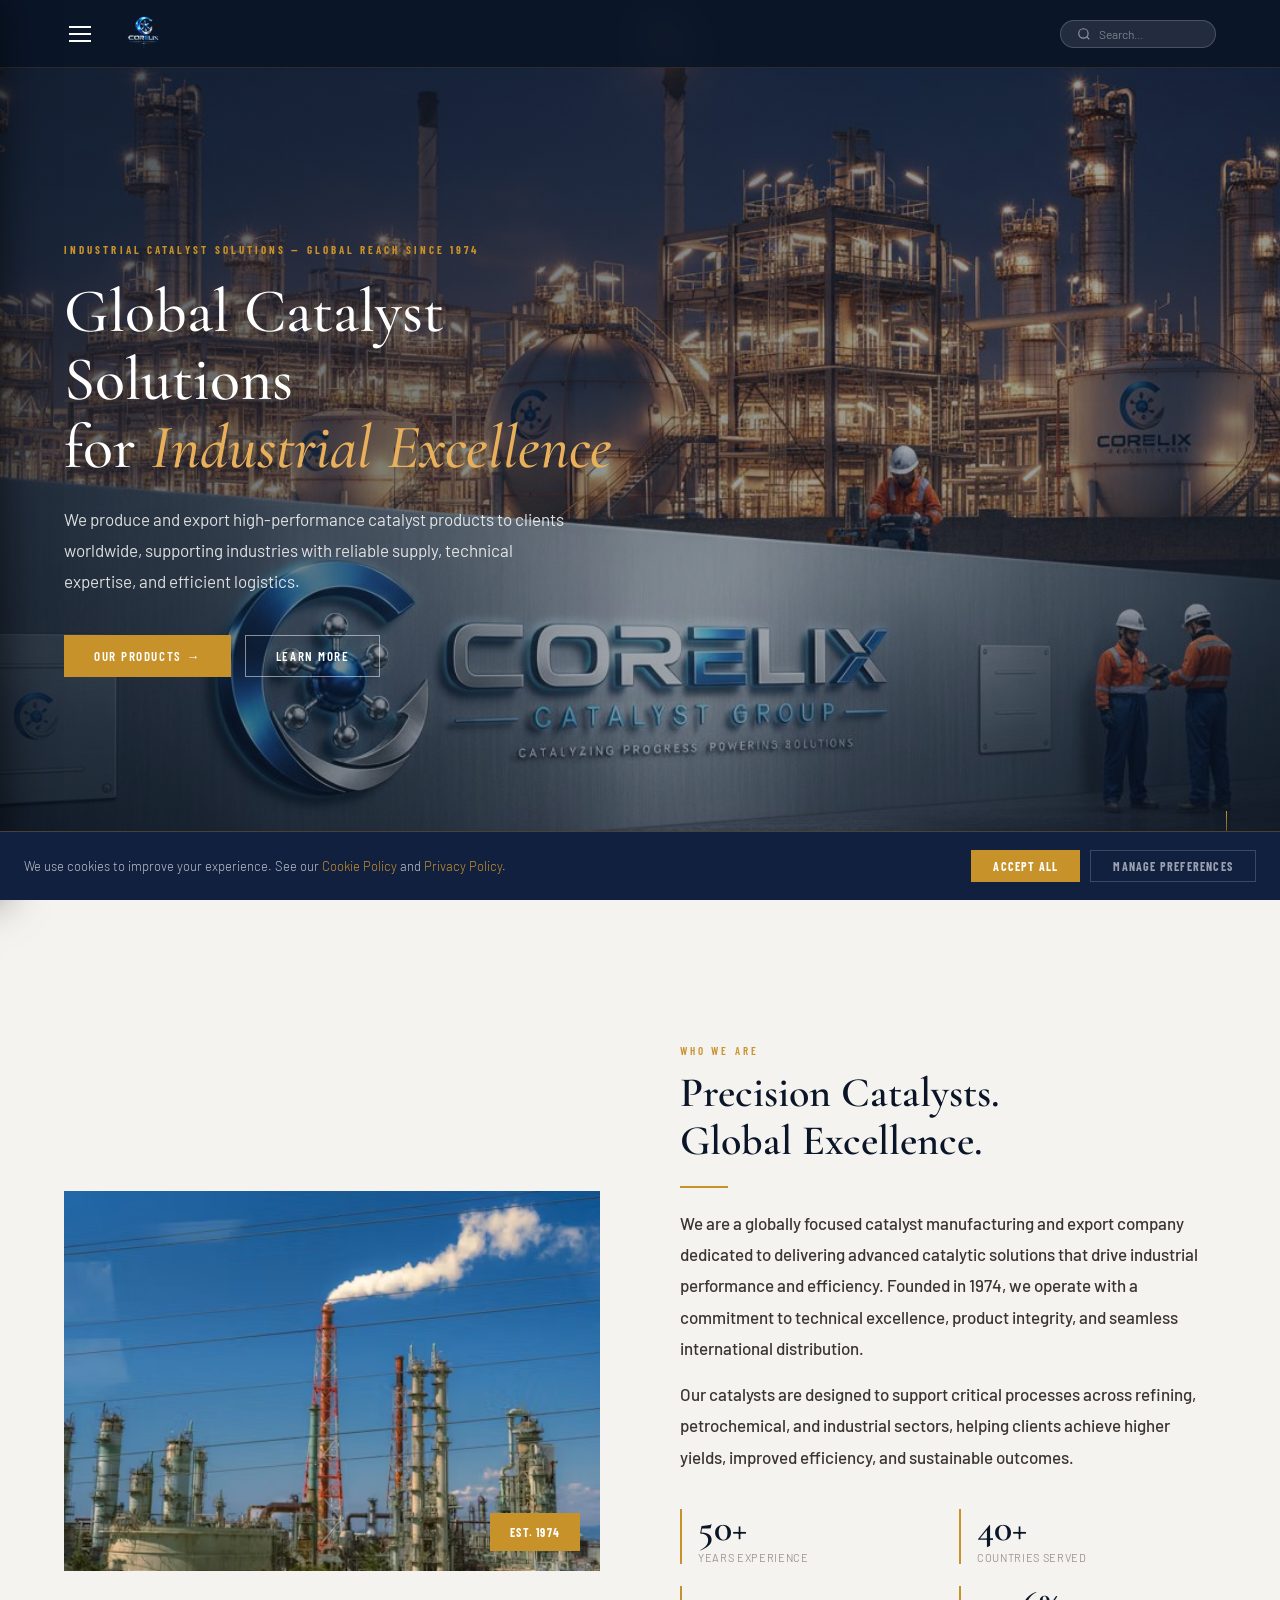
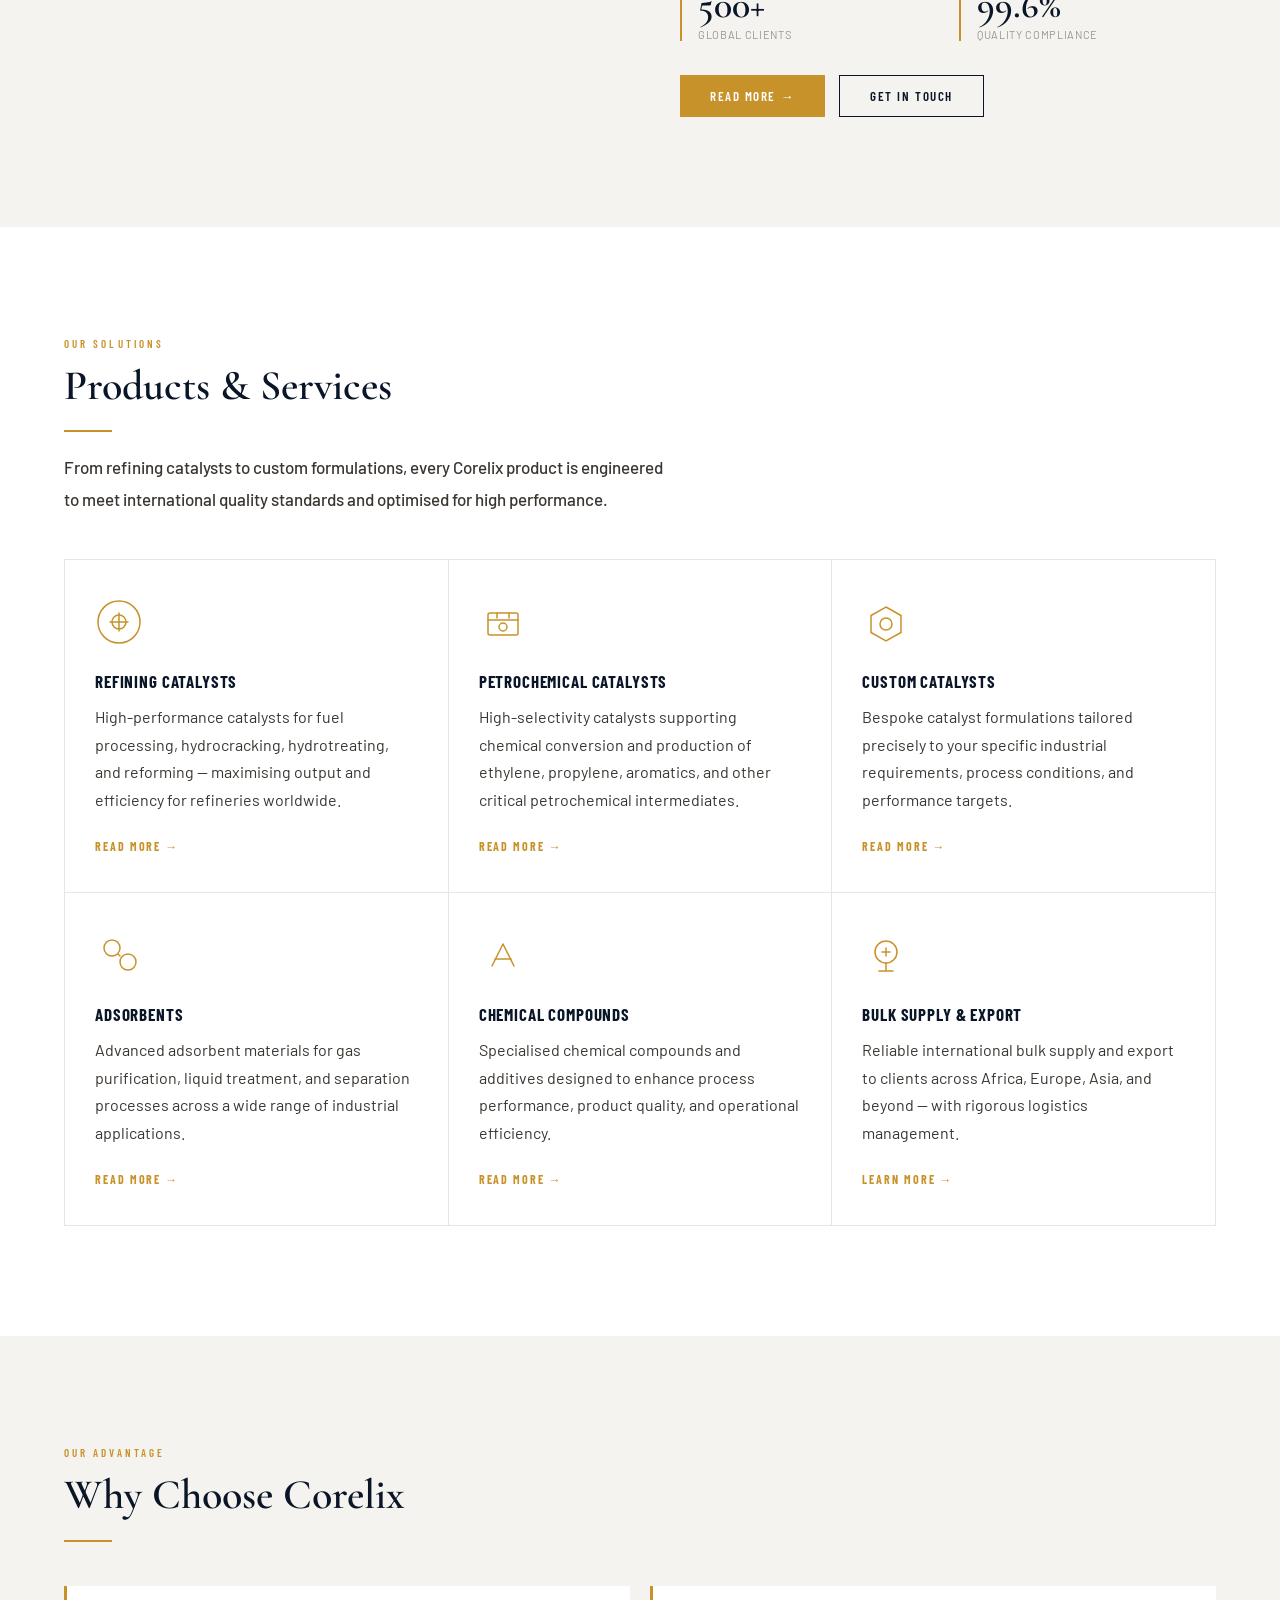
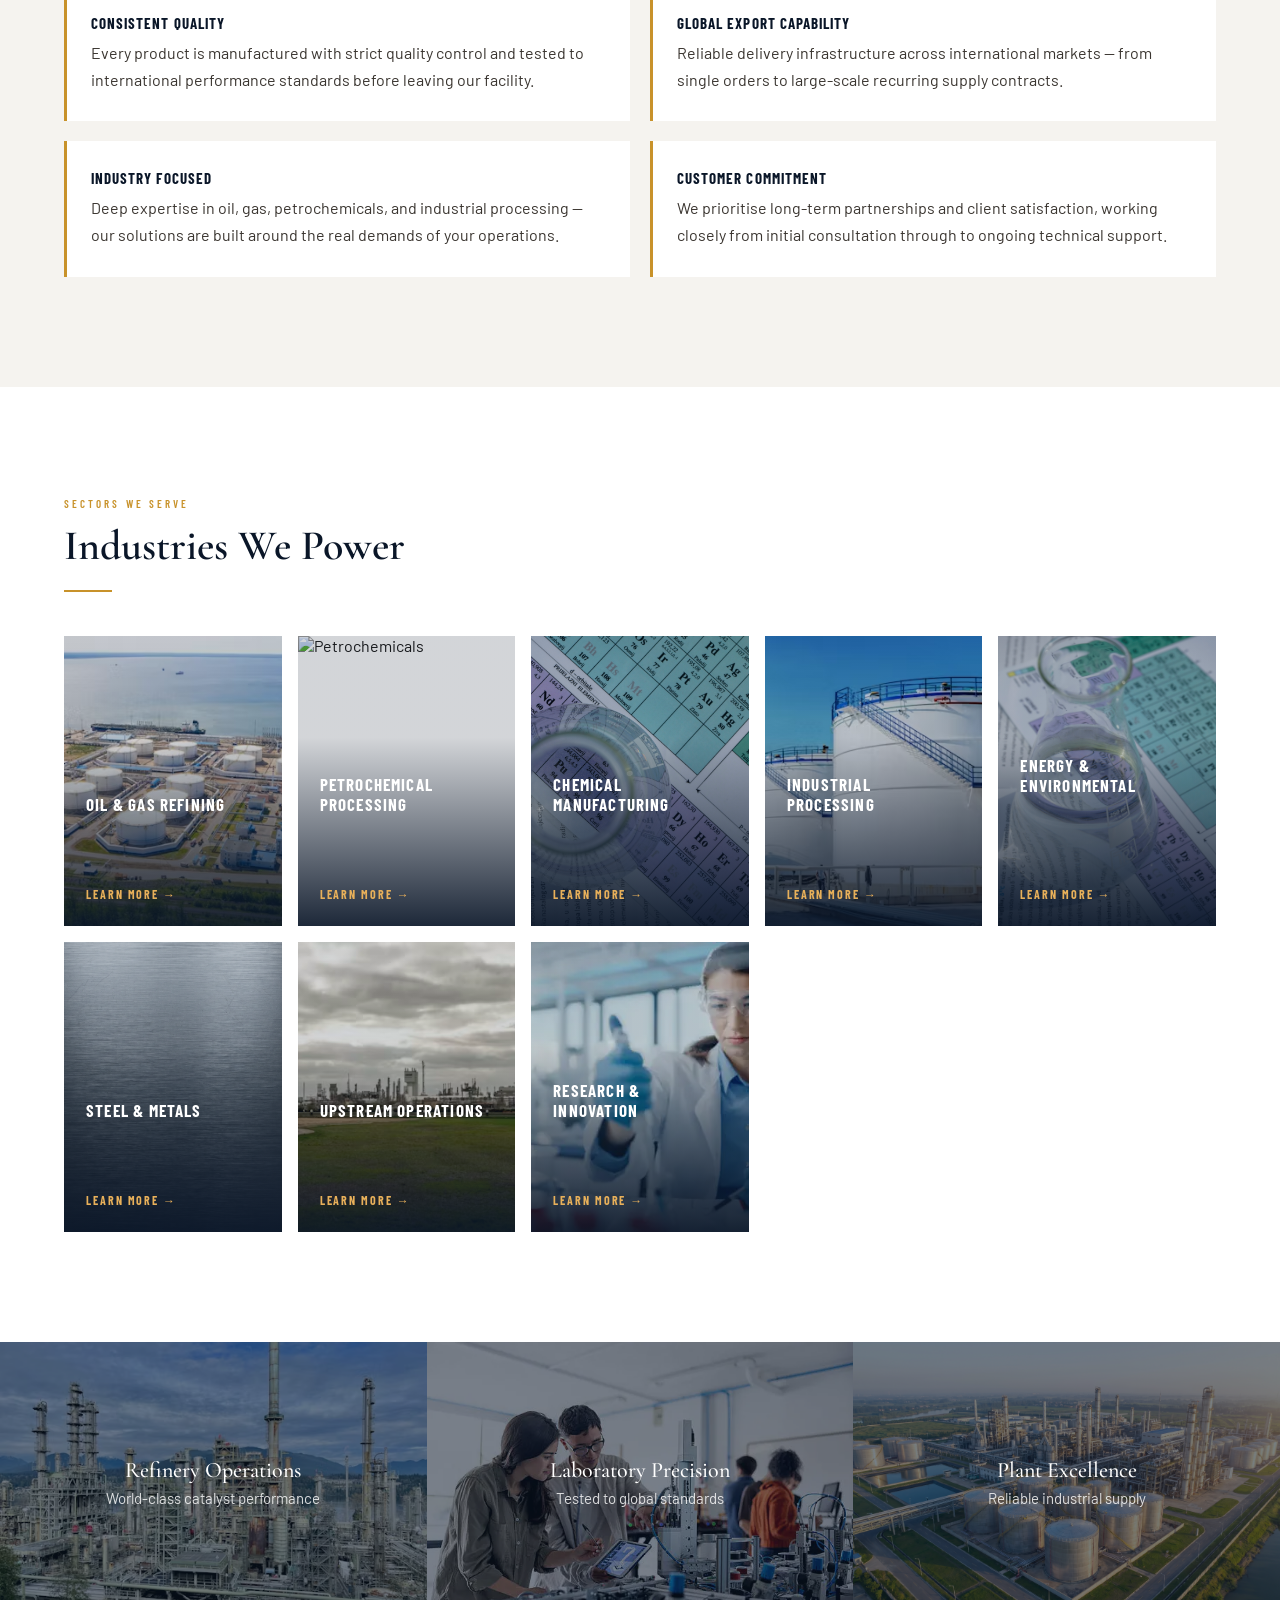
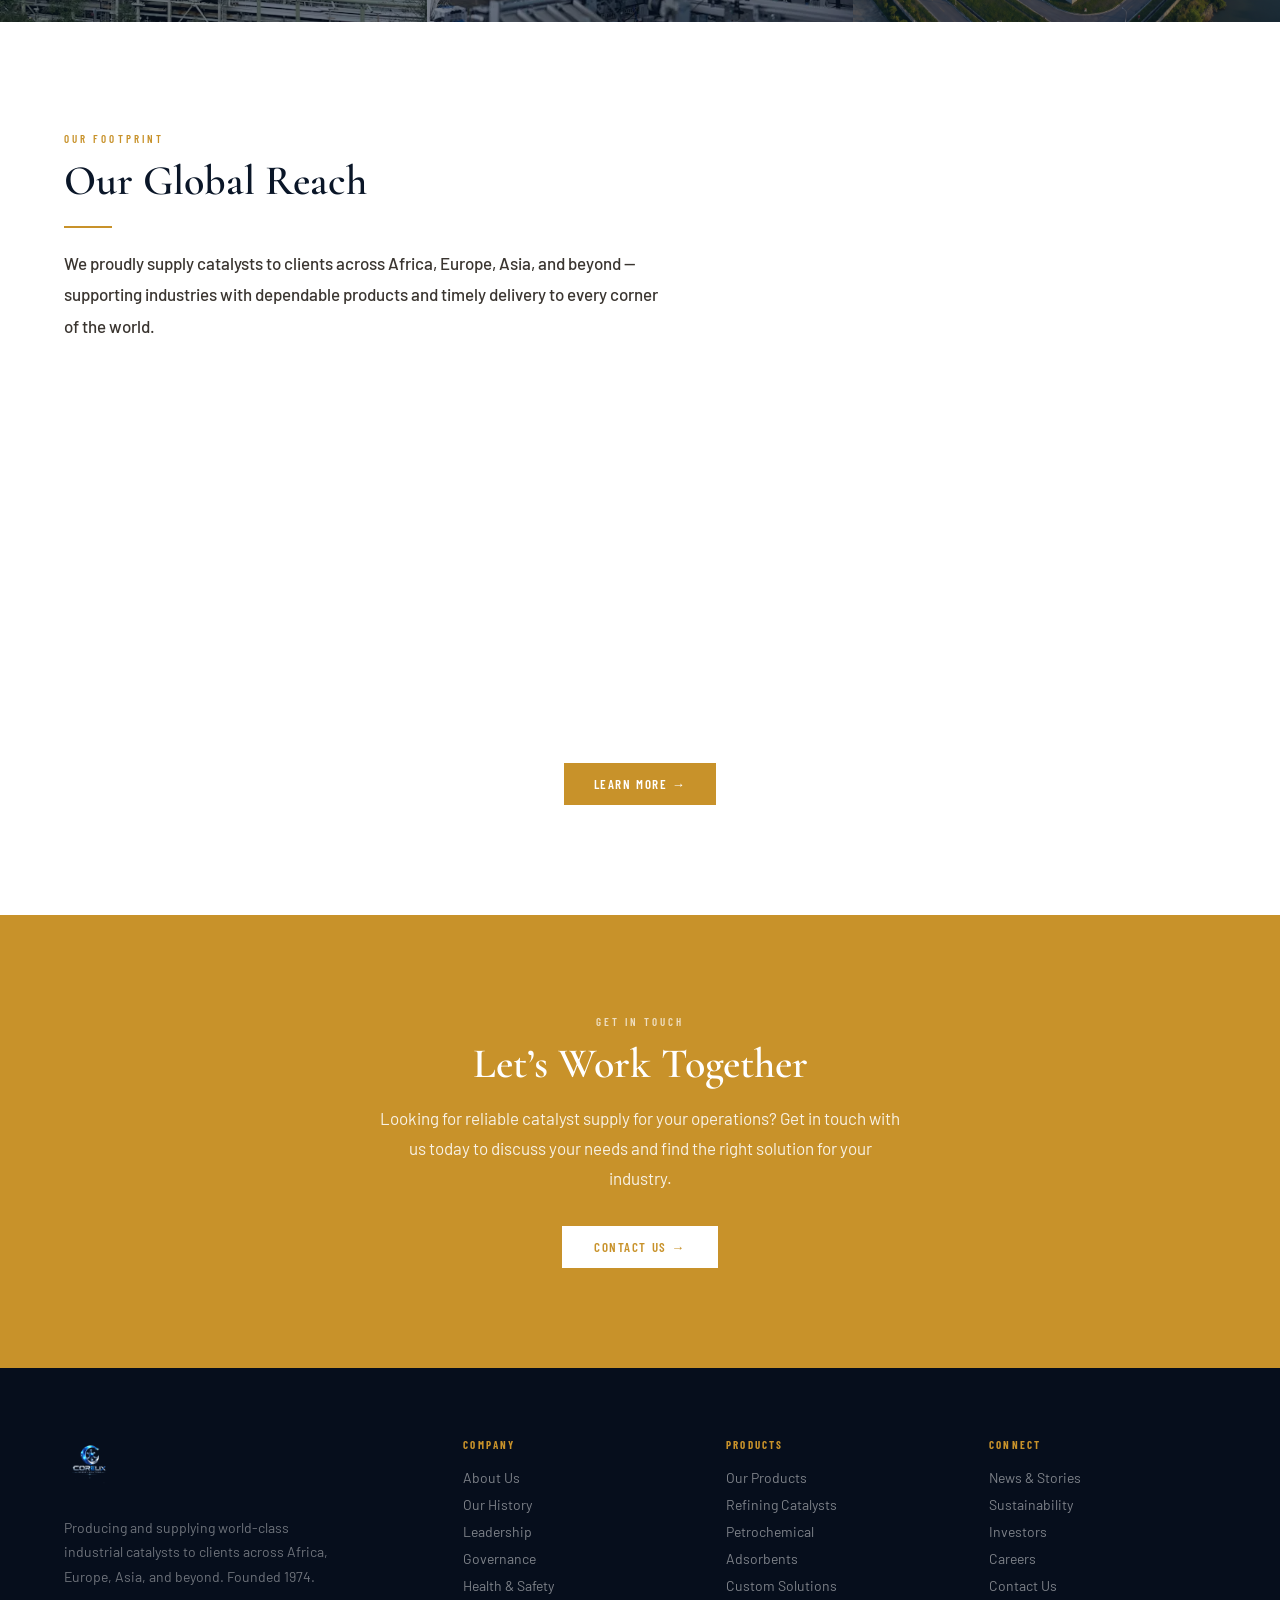
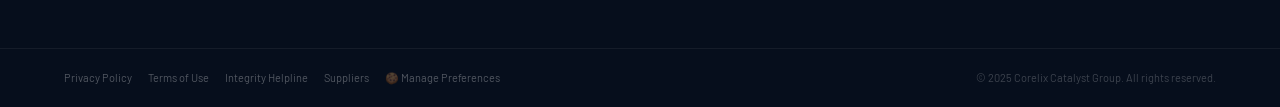
==== index.html @ 397552ed "first commit" ====
<!DOCTYPE html>
<html lang="en">
<head>
<meta charset="UTF-8"/>
<meta name="viewport" content="width=device-width, initial-scale=1.0"/>
<meta name="description" content="Corelix Catalyst Group — Global Catalyst Solutions for Industrial Excellence"/>
<title>Home | Corelix Catalyst Group</title>
<link rel="stylesheet" href="css/style.css"/>
<link href="https://fonts.googleapis.com/css2?family=Cormorant+Garamond:wght@400;500;600&family=Barlow:wght@300;400;500;600&family=Barlow+Condensed:wght@400;600;700&display=swap" rel="stylesheet"/>
</head>
<body>

<nav class="navbar" id="navbar">
  <div class="nav-left">
    <button class="hamburger" id="hamburgerBtn" aria-label="Open menu">
      <span></span><span></span><span></span>
    </button>
    <a href="index.html" class="nav-logo">
      <img src="images/logo.png" alt="Corelix Catalyst Group" class="nav-logo-img"/>
    </a>
  </div>
  <div class="nav-right">
    <div class="nav-search">
      <svg width="14" height="14" viewBox="0 0 24 24" fill="none" stroke="white" stroke-width="2"><circle cx="11" cy="11" r="8"/><path d="m21 21-4.35-4.35"/></svg>
      <input type="text" placeholder="Search..." aria-label="Search"/>
    </div>
  </div>
</nav>

<div class="menu-overlay" id="menuOverlay"></div>
<div class="side-menu" id="sideMenu">
  <div class="menu-header">
    <a href="index.html" class="nav-logo">
      <img src="images/logo.png" alt="Corelix Catalyst Group" class="nav-logo-img"/>
    </a>
    <button class="menu-close" id="menuCloseBtn" aria-label="Close menu">✕</button>
  </div>

  <div class="menu-section" data-section="company">
    <div class="menu-section-title" onclick="toggleSection('company')">
      Our Company <span class="menu-chevron">▼</span>
    </div>
    <div class="menu-items">
      <a class="menu-item heading" href="about.html">Our Company</a>
      <a class="menu-item" href="about.html#history" data-page="about.html">Our History</a>
      <a class="menu-item" href="about.html#strategy">Our Strategy</a>
      <a class="menu-item" href="about.html#values">Purpose &amp; Values</a>
      <a class="menu-item" href="leadership.html#team">Leadership Team</a>
      <a class="menu-item" href="leadership.html#board">Board of Directors</a>
      <a class="menu-item" href="about.html#governance">Governance</a>
      <a class="menu-item" href="about.html#safety">Health &amp; Safety</a>
    </div>
  </div>

  <div class="menu-section" data-section="operations">
    <div class="menu-section-title" onclick="toggleSection('operations')">
      Our Operations <span class="menu-chevron">▼</span>
    </div>
    <div class="menu-items">
      <a class="menu-item heading" href="products.html">Our Operations</a>
      <a class="menu-item" href="products.html#refining">Oil &amp; Gas Refining</a>
      <a class="menu-item" href="products.html#petrochemical">Petrochemical Catalysts</a>
      <a class="menu-item" href="products.html#industrial">Industrial Processing</a>
      <a class="menu-item" href="products.html#adsorbents">Adsorbents</a>
      <a class="menu-item" href="products.html#value-chain">Value Chain</a>
      <a class="menu-item" href="products.html">Products &amp; Services</a>
    </div>
  </div>

  <div class="menu-section" data-section="investors">
    <div class="menu-section-title" onclick="toggleSection('investors')">
      Investors <span class="menu-chevron">▼</span>
    </div>
    <div class="menu-items">
      <a class="menu-item heading" href="investors.html">Investors</a>
      <a class="menu-item" href="investors.html#results">Financial Results &amp; Reports</a>
      <a class="menu-item" href="investors.html#presentations">Presentations &amp; Events</a>
      <a class="menu-item" href="investors.html#shareholders">Shareholder Information &amp; FAQs</a>
      <a class="menu-item" href="investors.html#guidance">Corporate Guidance</a>
      <a class="menu-item" href="investors.html#market">Market Indicators</a>
    </div>
  </div>

  <div class="menu-section" data-section="sustain">
    <div class="menu-section-title" onclick="toggleSection('sustain')">
      Sustainability <span class="menu-chevron">▼</span>
    </div>
    <div class="menu-items">
      <a class="menu-item heading" href="sustainability.html">Sustainability</a>
      <a class="menu-item" href="sustainability.html#biodiversity">Biodiversity</a>
      <a class="menu-item" href="sustainability.html#climate">Climate &amp; GHG Emissions</a>
      <a class="menu-item" href="sustainability.html#water">Water Stewardship</a>
      <a class="menu-item" href="sustainability.html#people">Acceptance &amp; Belonging</a>
      <a class="menu-item" href="sustainability.html#social">Social Investment</a>
      <a class="menu-item" href="sustainability.html#innovation">Innovation &amp; Technology</a>
      <a class="menu-item" href="sustainability.html#reporting">Reporting</a>
    </div>
  </div>

  <div class="menu-section" data-section="news">
    <div class="menu-section-title" onclick="toggleSection('news')">
      News &amp; Stories <span class="menu-chevron">▼</span>
    </div>
    <div class="menu-items">
      <a class="menu-item heading" href="news.html">News &amp; Stories</a>
      <a class="menu-item" href="news.html#releases">News Releases</a>
      <a class="menu-item" href="news.html#stories">Our Stories</a>
      <a class="menu-item" href="news.html#views">Our Views</a>
      <a class="menu-item" href="news.html#glossary">Glossary</a>
    </div>
  </div>

  <div class="menu-footer">
    <a class="menu-footer-link" href="contact.html#integrity">Integrity Helpline</a>
    <a class="menu-footer-link" href="careers.html">Careers</a>
    <a class="menu-footer-link" href="contact.html#suppliers">Suppliers</a>
    <span class="menu-footer-link" onclick="showConsent()">🍪 Manage Consent Preferences</span>
  </div>
</div>


<section class="hero" style="margin-top:0; padding:0;">
  <div id="heroSlides" style="position:absolute;inset:0;">
    <div class="hero-slide active" style="background-image:url('images/refinery.jpg')"></div>
    <div class="hero-slide" style="background-image:url('images/plant.jpg')"></div>
    <div class="hero-slide" style="background-image:url('images/refinery2.jpg')"></div>
    <div class="hero-slide" style="background-image:url('images/lab.jpg')"></div>
    <div class="hero-slide" style="background-image:url('images/plant2.jpg')"></div>
    <div class="hero-slide" style="background-image:url('images/refinery3.jpg')"></div>
    <div class="hero-slide" style="background-image:url('images/steel.jpg')"></div>
    <div class="hero-slide" style="background-image:url('images/lab2.jpg')"></div>
  </div>
  <div class="hero-content">
    <div class="hero-tag">Industrial Catalyst Solutions &mdash; Global Reach Since 1974</div>
    <h1 class="hero-headline">Global Catalyst Solutions<br>for <em>Industrial Excellence</em></h1>
    <p class="hero-sub">We produce and export high‑performance catalyst products to clients worldwide, supporting industries with reliable supply, technical expertise, and efficient logistics.</p>
    <div class="hero-actions">
      <a href="products.html" class="btn-primary">Our Products &rarr;</a>
      <a href="about.html" class="btn-outline">Learn More</a>
    </div>
  </div>
  <div class="hero-indicators">
    <div class="hero-dot active" onclick="goToSlide(0)"></div>
    <div class="hero-dot" onclick="goToSlide(1)"></div>
    <div class="hero-dot" onclick="goToSlide(2)"></div>
    <div class="hero-dot" onclick="goToSlide(3)"></div>
    <div class="hero-dot" onclick="goToSlide(4)"></div>
    <div class="hero-dot" onclick="goToSlide(5)"></div>
    <div class="hero-dot" onclick="goToSlide(6)"></div>
    <div class="hero-dot" onclick="goToSlide(7)"></div>
  </div>
  <div class="hero-scroll"><div class="scroll-line"></div>Scroll</div>
</section>

<!-- WHO WE ARE -->
<section class="section section-bg-off" style="padding-top:100px;">
  <div class="split-grid reveal">
    <div class="split-image-wrap">
      <img src="images/refinery4.jpg" alt="Corelix plant facility" style="min-height:380px;"/>
      <div class="image-badge">Est. 1974</div>
    </div>
    <div>
      <div class="section-label">Who We Are</div>
      <h2 class="section-title">Precision Catalysts.<br>Global Excellence.</h2>
      <div class="divider"></div>
      <p class="section-body">We are a globally focused catalyst manufacturing and export company dedicated to delivering advanced catalytic solutions that drive industrial performance and efficiency. Founded in 1974, we operate with a commitment to technical excellence, product integrity, and seamless international distribution.</p>
      <p class="section-body" style="margin-top:14px;">Our catalysts are designed to support critical processes across refining, petrochemical, and industrial sectors, helping clients achieve higher yields, improved efficiency, and sustainable outcomes.</p>
      <div class="stat-row">
        <div class="stat-item"><div class="stat-number">50+</div><div class="stat-label">Years Experience</div></div>
        <div class="stat-item"><div class="stat-number">40+</div><div class="stat-label">Countries Served</div></div>
        <div class="stat-item"><div class="stat-number">500+</div><div class="stat-label">Global Clients</div></div>
        <div class="stat-item"><div class="stat-number">99.6%</div><div class="stat-label">Quality Compliance</div></div>
      </div>
      <div style="margin-top:34px;display:flex;gap:14px;flex-wrap:wrap;">
        <a href="about.html" class="btn-primary">Read More &rarr;</a>
        <a href="contact.html" class="btn-outline-dark">Get In Touch</a>
      </div>
    </div>
  </div>
</section>

<!-- PRODUCTS OVERVIEW -->
<section class="section section-bg-white">
  <div class="section-label">Our Solutions</div>
  <h2 class="section-title">Products &amp; Services</h2>
  <div class="divider"></div>
  <p class="section-body" style="max-width:600px;">From refining catalysts to custom formulations, every Corelix product is engineered to meet international quality standards and optimised for high performance.</p>
  <div class="cards-grid reveal" style="margin-top:44px;">
    <div class="card">
      <svg class="card-icon" viewBox="0 0 48 48" fill="none"><circle cx="24" cy="24" r="21" stroke="#c8922a" stroke-width="1.5"/><path d="M15 24h18M24 15v18" stroke="#c8922a" stroke-width="1.5" stroke-linecap="round"/><circle cx="24" cy="24" r="7" stroke="#c8922a" stroke-width="1.5"/></svg>
      <div class="card-title">Refining Catalysts</div>
      <p class="card-body">High-performance catalysts for fuel processing, hydrocracking, hydrotreating, and reforming — maximising output and efficiency for refineries worldwide.</p>
      <a href="products.html#refining" class="read-more">Read More &rarr;</a>
    </div>
    <div class="card">
      <svg class="card-icon" viewBox="0 0 48 48" fill="none"><rect x="9" y="15" width="30" height="22" rx="2" stroke="#c8922a" stroke-width="1.5"/><path d="M9 22h30M18 15v5M30 15v5" stroke="#c8922a" stroke-width="1.5" stroke-linecap="round"/><circle cx="24" cy="29" r="4" stroke="#c8922a" stroke-width="1.5"/></svg>
      <div class="card-title">Petrochemical Catalysts</div>
      <p class="card-body">High-selectivity catalysts supporting chemical conversion and production of ethylene, propylene, aromatics, and other critical petrochemical intermediates.</p>
      <a href="products.html#petrochemical" class="read-more">Read More &rarr;</a>
    </div>
    <div class="card">
      <svg class="card-icon" viewBox="0 0 48 48" fill="none"><path d="M24 9l15 8.5v17L24 43 9 34.5v-17z" stroke="#c8922a" stroke-width="1.5"/><circle cx="24" cy="26" r="6" stroke="#c8922a" stroke-width="1.5"/></svg>
      <div class="card-title">Custom Catalysts</div>
      <p class="card-body">Bespoke catalyst formulations tailored precisely to your specific industrial requirements, process conditions, and performance targets.</p>
      <a href="products.html#custom" class="read-more">Read More &rarr;</a>
    </div>
    <div class="card">
      <svg class="card-icon" viewBox="0 0 48 48" fill="none"><circle cx="17" cy="17" r="8" stroke="#c8922a" stroke-width="1.5"/><circle cx="33" cy="31" r="8" stroke="#c8922a" stroke-width="1.5"/><path d="M23 23l2 2" stroke="#c8922a" stroke-width="1.5" stroke-linecap="round"/></svg>
      <div class="card-title">Adsorbents</div>
      <p class="card-body">Advanced adsorbent materials for gas purification, liquid treatment, and separation processes across a wide range of industrial applications.</p>
      <a href="products.html#adsorbents" class="read-more">Read More &rarr;</a>
    </div>
    <div class="card">
      <svg class="card-icon" viewBox="0 0 48 48" fill="none"><path d="M13 35L24 13l11 22" stroke="#c8922a" stroke-width="1.5" stroke-linecap="round" stroke-linejoin="round"/><path d="M16 28h16" stroke="#c8922a" stroke-width="1.5" stroke-linecap="round"/></svg>
      <div class="card-title">Chemical Compounds</div>
      <p class="card-body">Specialised chemical compounds and additives designed to enhance process performance, product quality, and operational efficiency.</p>
      <a href="products.html#chemicals" class="read-more">Read More &rarr;</a>
    </div>
    <div class="card">
      <svg class="card-icon" viewBox="0 0 48 48" fill="none"><circle cx="24" cy="21" r="11" stroke="#c8922a" stroke-width="1.5"/><path d="M24 32v8M17 40h14" stroke="#c8922a" stroke-width="1.5" stroke-linecap="round"/><path d="M20 21h8M24 17v8" stroke="#c8922a" stroke-width="1.5" stroke-linecap="round"/></svg>
      <div class="card-title">Bulk Supply &amp; Export</div>
      <p class="card-body">Reliable international bulk supply and export to clients across Africa, Europe, Asia, and beyond — with rigorous logistics management.</p>
      <a href="products.html" class="read-more">Learn More &rarr;</a>
    </div>
  </div>
</section>

<!-- WHY CHOOSE US -->
<section class="section section-bg-off">
  <div class="section-label">Our Advantage</div>
  <h2 class="section-title">Why Choose Corelix</h2>
  <div class="divider"></div>
  <div class="why-grid reveal">
    <div class="why-item"><div class="why-title">Consistent Quality</div><p class="why-text">Every product is manufactured with strict quality control and tested to international performance standards before leaving our facility.</p></div>
    <div class="why-item"><div class="why-title">Global Export Capability</div><p class="why-text">Reliable delivery infrastructure across international markets — from single orders to large-scale recurring supply contracts.</p></div>
    <div class="why-item"><div class="why-title">Industry Focused</div><p class="why-text">Deep expertise in oil, gas, petrochemicals, and industrial processing — our solutions are built around the real demands of your operations.</p></div>
    <div class="why-item"><div class="why-title">Customer Commitment</div><p class="why-text">We prioritise long-term partnerships and client satisfaction, working closely from initial consultation through to ongoing technical support.</p></div>
  </div>
</section>

<!-- INDUSTRIES -->
<section class="section section-bg-white">
  <div class="section-label">Sectors We Serve</div>
  <h2 class="section-title">Industries We Power</h2>
  <div class="divider"></div>
  <div class="industry-grid reveal">
    <div class="industry-card"><img src="images/refinery5.jpg" alt="Oil and Gas"/><div class="industry-overlay"><div class="industry-name">Oil &amp; Gas Refining</div><p class="industry-desc">Hydrocracking, hydrotreating, and reforming catalysts for global refineries.</p><a href="products.html#refining" class="read-more" style="color:var(--gold-light);">Learn More &rarr;</a></div></div>
    <div class="industry-card"><img src="images/plant3.jpg" alt="Petrochemicals"/><div class="industry-overlay"><div class="industry-name">Petrochemical Processing</div><p class="industry-desc">High-selectivity catalysts for ethylene, propylene, and aromatics production.</p><a href="products.html#petrochemical" class="read-more" style="color:var(--gold-light);">Learn More &rarr;</a></div></div>
    <div class="industry-card"><img src="images/lab3.jpg" alt="Chemical Manufacturing"/><div class="industry-overlay"><div class="industry-name">Chemical Manufacturing</div><p class="industry-desc">Catalysts for ammonia synthesis, methanol production, and chemical intermediates.</p><a href="products.html#industrial" class="read-more" style="color:var(--gold-light);">Learn More &rarr;</a></div></div>
    <div class="industry-card"><img src="images/refinery6.jpg" alt="Industrial"/><div class="industry-overlay"><div class="industry-name">Industrial Processing</div><p class="industry-desc">Custom catalyst solutions for a wide range of industrial processing applications.</p><a href="products.html#industrial" class="read-more" style="color:var(--gold-light);">Learn More &rarr;</a></div></div>
    <div class="industry-card"><img src="images/lab4.jpg" alt="Energy"/><div class="industry-overlay"><div class="industry-name">Energy &amp; Environmental</div><p class="industry-desc">Solutions supporting cleaner energy production and environmental compliance globally.</p><a href="sustainability.html" class="read-more" style="color:var(--gold-light);">Learn More &rarr;</a></div></div>
    <div class="industry-card"><img src="images/steel.jpg" alt="Steel"/><div class="industry-overlay"><div class="industry-name">Steel &amp; Metals</div><p class="industry-desc">Advanced adsorbents and process catalysts for steel production and metallurgy.</p><a href="products.html#adsorbents" class="read-more" style="color:var(--gold-light);">Learn More &rarr;</a></div></div>
    <div class="industry-card"><img src="images/refinery7.jpg" alt="Upstream"/><div class="industry-overlay"><div class="industry-name">Upstream Operations</div><p class="industry-desc">Reliable catalyst supply for upstream oil and gas extraction and processing.</p><a href="products.html" class="read-more" style="color:var(--gold-light);">Learn More &rarr;</a></div></div>
    <div class="industry-card"><img src="images/lab5.jpg" alt="Research"/><div class="industry-overlay"><div class="industry-name">Research &amp; Innovation</div><p class="industry-desc">Bespoke catalyst R&amp;D for emerging industrial applications and new technologies.</p><a href="products.html#custom" class="read-more" style="color:var(--gold-light);">Learn More &rarr;</a></div></div>
  </div>
</section>

<!-- INDUSTRIAL STRIP -->
<section class="section section-bg-navy" style="padding:0;">
  <div class="industrial-strip">
    <div class="industrial-strip-item">
      <img src="images/refinery8.jpg" alt="Refinery operations"/>
      <div class="industrial-strip-overlay">
        <div class="industrial-strip-title">Refinery Operations</div>
        <div class="industrial-strip-sub">World-class catalyst performance</div>
      </div>
    </div>
    <div class="industrial-strip-item">
      <img src="images/lab6.jpg" alt="Laboratory precision"/>
      <div class="industrial-strip-overlay">
        <div class="industrial-strip-title">Laboratory Precision</div>
        <div class="industrial-strip-sub">Tested to global standards</div>
      </div>
    </div>
    <div class="industrial-strip-item">
      <img src="images/plant2.jpg" alt="Plant operations"/>
      <div class="industrial-strip-overlay">
        <div class="industrial-strip-title">Plant Excellence</div>
        <div class="industrial-strip-sub">Reliable industrial supply</div>
      </div>
    </div>
  </div>
</section>

<!-- MAP / GLOBAL REACH -->
<section class="section section-bg-white">
  <div class="section-label">Our Footprint</div>
  <h2 class="section-title">Our Global Reach</h2>
  <div class="divider"></div>
  <p class="section-body" style="max-width:600px;">We proudly supply catalysts to clients across Africa, Europe, Asia, and beyond — supporting industries with dependable products and timely delivery to every corner of the world.</p>
  <div class="map-gallery reveal" style="margin-top:36px;">
    <img src="images/map.jpg" alt="Global operations map"/>
    <img src="images/map2.jpg" alt="Africa operations"/>
    <img src="images/map3.jpg" alt="Europe operations"/>
    <img src="images/map4.jpg" alt="Asia operations"/>
  </div>
  <div class="reach-grid reveal" style="margin-top:44px;">
    <div class="reach-stat"><div class="reach-num">40+</div><div class="reach-lbl">Countries Served</div></div>
    <div class="reach-stat"><div class="reach-num">3</div><div class="reach-lbl">Continents</div></div>
    <div class="reach-stat"><div class="reach-num">50+</div><div class="reach-lbl">Years Experience</div></div>
    <div class="reach-stat"><div class="reach-num">500+</div><div class="reach-lbl">Global Clients</div></div>
  </div>
  <div style="margin-top:50px;text-align:center;">
    <a href="about.html" class="btn-primary">Learn More &rarr;</a>
  </div>
</section>

<!-- LET'S WORK TOGETHER -->
<section class="cta-band gold">
  <div class="section-label" style="color:rgba(255,255,255,0.7);">Get In Touch</div>
  <h2 class="section-title">Let&rsquo;s Work Together</h2>
  <p>Looking for reliable catalyst supply for your operations? Get in touch with us today to discuss your needs and find the right solution for your industry.</p>
  <a href="contact.html" class="btn-white">Contact Us &rarr;</a>
</section>


<footer class="footer">
  <div class="footer-main">
    <div>
      <a href="index.html" class="nav-logo">
        <img src="images/logo.png" alt="Corelix Catalyst Group" class="footer-logo-img"/>
      </a>
      <p class="footer-brand-text">Producing and supplying world‑class industrial catalysts to clients across Africa, Europe, Asia, and beyond. Founded 1974.</p>
    </div>
    <div class="footer-group">
      <h4>Company</h4>
      <a href="about.html">About Us</a>
      <a href="about.html#history">Our History</a>
      <a href="leadership.html">Leadership</a>
      <a href="about.html#governance">Governance</a>
      <a href="about.html#safety">Health &amp; Safety</a>
    </div>
    <div class="footer-group">
      <h4>Products</h4>
      <a href="products.html">Our Products</a>
      <a href="products.html#refining">Refining Catalysts</a>
      <a href="products.html#petrochemical">Petrochemical</a>
      <a href="products.html#adsorbents">Adsorbents</a>
      <a href="products.html#custom">Custom Solutions</a>
    </div>
    <div class="footer-group">
      <h4>Connect</h4>
      <a href="news.html">News &amp; Stories</a>
      <a href="sustainability.html">Sustainability</a>
      <a href="investors.html">Investors</a>
      <a href="careers.html">Careers</a>
      <a href="contact.html">Contact Us</a>
    </div>
  </div>
  <div class="footer-bottom">
    <div class="footer-legal">
      <a href="#">Privacy Policy</a>
      <a href="#">Terms of Use</a>
      <a href="contact.html#integrity">Integrity Helpline</a>
      <a href="contact.html#suppliers">Suppliers</a>
      <a href="#" onclick="showConsent();return false;">🍪 Manage Preferences</a>
    </div>
    <div class="footer-copy">&copy; 2025 Corelix Catalyst Group. All rights reserved.</div>
  </div>
</footer>

<div class="cookie-bar" id="cookieBar">
  <p class="cookie-text">We use cookies to improve your experience. See our <a href="#">Cookie Policy</a> and <a href="#">Privacy Policy</a>.</p>
  <div class="cookie-btns">
    <button class="cookie-accept" onclick="acceptCookies()">Accept All</button>
    <button class="cookie-manage" onclick="showConsent()">Manage Preferences</button>
  </div>
</div>

<script src="js/script.js"></script>

</body>
</html>
---- css/style.css ----
/* ═══════════════════════════════════════════
   CORELIX CATALYST GROUP — GLOBAL STYLESHEET
   ═══════════════════════════════════════════ */
*, *::before, *::after { box-sizing: border-box; margin: 0; padding: 0; }

:root {
  --navy: #0a1628;
  --navy-mid: #122040;
  --navy-light: #1a3055;
  --gold: #c8922a;
  --gold-light: #e8b05a;
  --white: #ffffff;
  --off-white: #f5f3ef;
  --gray-light: #e8e6e2;
  --gray-mid: #9a9590;
  --text-dark: #1a1a1a;
  --text-body: #3a3530;
  --transition: 0.35s cubic-bezier(0.4, 0, 0.2, 1);
}

html { scroll-behavior: smooth; }
body { font-family: 'Barlow', sans-serif; color: var(--text-dark); background: var(--white); overflow-x: hidden; }

/* ── TYPOGRAPHY ── */
h1, h2, h3 { font-family: 'Cormorant Garamond', serif; font-weight: 600; line-height: 1.15; }
p { line-height: 1.85; font-size: 16px; }

.section-label {
  font-family: 'Barlow Condensed', sans-serif;
  font-size: 11px; font-weight: 600;
  letter-spacing: 0.28em; text-transform: uppercase;
  color: var(--gold); margin-bottom: 12px;
}
.section-title { font-size: clamp(28px, 4vw, 42px); color: var(--navy); }
.section-title.light { color: var(--white); }
.section-body { font-size: 17px; font-weight: 500; color: var(--text-body); margin-top: 16px; line-height: 1.85; }
.section-body.light { color: rgba(255,255,255,0.85); }
.divider { width: 48px; height: 2px; background: var(--gold); margin: 20px 0; }

/* ── BUTTONS ── */
.btn-primary {
  display: inline-flex; align-items: center; gap: 8px;
  padding: 13px 30px;
  background: var(--gold); color: var(--white);
  font-family: 'Barlow Condensed', sans-serif;
  font-size: 13px; font-weight: 600; letter-spacing: 0.12em; text-transform: uppercase;
  border: none; cursor: pointer; text-decoration: none;
  transition: var(--transition);
}
.btn-primary:hover { background: var(--gold-light); transform: translateY(-2px); }

.btn-outline {
  display: inline-flex; align-items: center; gap: 8px;
  padding: 12px 30px;
  background: transparent; color: var(--white);
  font-family: 'Barlow Condensed', sans-serif;
  font-size: 13px; font-weight: 600; letter-spacing: 0.12em; text-transform: uppercase;
  border: 1px solid rgba(255,255,255,0.5); cursor: pointer; text-decoration: none;
  transition: var(--transition);
}
.btn-outline:hover { border-color: var(--gold); color: var(--gold); }

.btn-outline-dark {
  display: inline-flex; align-items: center; gap: 8px;
  padding: 12px 30px;
  background: transparent; color: var(--navy);
  font-family: 'Barlow Condensed', sans-serif;
  font-size: 13px; font-weight: 600; letter-spacing: 0.12em; text-transform: uppercase;
  border: 1px solid var(--navy); cursor: pointer; text-decoration: none;
  transition: var(--transition);
}
.btn-outline-dark:hover { background: var(--navy); color: var(--white); }

.btn-white {
  display: inline-flex; align-items: center; gap: 8px;
  padding: 13px 32px;
  background: var(--white); color: var(--gold);
  font-family: 'Barlow Condensed', sans-serif;
  font-size: 13px; font-weight: 600; letter-spacing: 0.12em; text-transform: uppercase;
  border: none; cursor: pointer; text-decoration: none;
  transition: var(--transition);
}
.btn-white:hover { background: var(--navy); color: var(--white); }

/* ── NAVBAR ── */
.navbar {
  position: fixed; top: 0; left: 0; right: 0; z-index: 1000;
  height: 68px;
  display: flex; align-items: center; justify-content: space-between;
  padding: 0 24px;
  background: rgba(10,22,40,0.94);
  backdrop-filter: blur(14px);
  border-bottom: 1px solid rgba(200,146,42,0.18);
  transition: background var(--transition);
}
.navbar.scrolled { background: rgba(10,22,40,0.99); }
.navbar.solid { background: var(--navy); position: relative; }

.nav-left { display: flex; align-items: center; gap: 18px; }

.hamburger {
  display: flex; flex-direction: column; justify-content: center; gap: 5px;
  width: 38px; height: 38px; cursor: pointer;
  background: none; border: none; padding: 5px; flex-shrink: 0;
}
.hamburger span {
  display: block; width: 22px; height: 2px;
  background: var(--white); transition: var(--transition); transform-origin: center;
}
.hamburger.open span:nth-child(1) { transform: translateY(7px) rotate(45deg); }
.hamburger.open span:nth-child(2) { opacity: 0; transform: scaleX(0); }
.hamburger.open span:nth-child(3) { transform: translateY(-7px) rotate(-45deg); }

.nav-logo { display: flex; align-items: center; text-decoration: none; }
.nav-logo-img {
  height: 48px; width: auto; display: block;
  mix-blend-mode: screen;
  filter: brightness(1.15) contrast(1.05);
  transition: transform var(--transition);
}
.nav-logo:hover .nav-logo-img { transform: scale(1.04); }
.logo-main {
  font-family: 'Barlow Condensed', sans-serif;
  font-size: 20px; font-weight: 700; color: var(--white);
  letter-spacing: 0.1em; text-transform: uppercase;
}
.logo-sub { font-size: 9px; font-weight: 400; color: var(--gold); letter-spacing: 0.2em; text-transform: uppercase; }

/* ── FOOTER LOGO ── */
.footer-logo-img {
  height: 52px; width: auto; display: block;
  mix-blend-mode: screen;
  filter: brightness(1.1);
  margin-bottom: 12px;
}

/* ── PRODUCT GALLERY GRID ── */
.product-gallery { display: grid; grid-template-columns: 1fr 1fr; gap: 4px; margin-top: 44px; }
.product-gallery-item { position: relative; overflow: hidden; cursor: pointer; aspect-ratio: 4/3; }
.product-gallery-item img { width: 100%; height: 100%; object-fit: cover; transition: transform 0.6s ease; display: block; }
.product-gallery-item:hover img { transform: scale(1.08); }
.product-gallery-item.wide { grid-column: span 2; aspect-ratio: 16/7; }
.product-gallery-overlay {
  position: absolute; inset: 0;
  background: linear-gradient(to top, rgba(10,22,40,0.88) 0%, transparent 55%);
  display: flex; flex-direction: column; justify-content: flex-end;
  padding: 18px 18px; opacity: 0; transition: opacity 0.4s;
}
.product-gallery-item:hover .product-gallery-overlay { opacity: 1; }
.product-gallery-label {
  font-family: 'Barlow Condensed', sans-serif;
  font-size: 13px; font-weight: 700; letter-spacing: 0.12em; text-transform: uppercase;
  color: var(--white);
}

/* ── MAP / GLOBAL REACH IMAGE SECTION ── */
.map-section { position: relative; overflow: hidden; }
.map-slider { display: flex; transition: transform 0.6s ease; }
.map-slide { min-width: 100%; height: 260px; object-fit: cover; flex-shrink: 0; }
.map-gallery { display: grid; grid-template-columns: 1fr 1fr; gap: 4px; margin-top: 28px; }
.map-gallery img { width: 100%; height: 160px; object-fit: cover; display: block; transition: transform 0.5s; }
.map-gallery img:hover { transform: scale(1.04); }

/* ── STEEL / INDUSTRIAL STRIP ── */
.industrial-strip { display: grid; grid-template-columns: 1fr; gap: 0; }
.industrial-strip-item { position: relative; height: 200px; overflow: hidden; }
.industrial-strip-item img { width: 100%; height: 100%; object-fit: cover; transition: transform 0.7s ease; display: block; }
.industrial-strip-item:hover img { transform: scale(1.05); }
.industrial-strip-overlay {
  position: absolute; inset: 0;
  background: rgba(10,22,40,0.55);
  display: flex; flex-direction: column; justify-content: center; align-items: center; text-align: center;
  padding: 24px;
}
.industrial-strip-title {
  font-family: 'Cormorant Garamond', serif;
  font-size: 22px; font-weight: 500; color: var(--white);
  margin-bottom: 6px;
}
.industrial-strip-sub { font-size: 15px; color: rgba(255,255,255,0.82); font-weight: 400; }

/* ── CAREERS IMAGE GRID ── */
.careers-img-grid { display: grid; grid-template-columns: 1fr 1fr; gap: 4px; margin-top: 36px; }
.careers-img-grid img { width: 100%; height: 180px; object-fit: cover; display: block; transition: transform 0.5s; }
.careers-img-grid img:hover { transform: scale(1.04); }

/* ── SUSTAINABILITY IMAGE ROW ── */
.sustain-img-row { display: grid; grid-template-columns: 1fr; gap: 4px; margin: 28px 0; }
.sustain-img-row img { width: 100%; height: 200px; object-fit: cover; display: block; }

@media (min-width: 600px) {
  .industrial-strip { grid-template-columns: 1fr 1fr; }
  .sustain-img-row { grid-template-columns: repeat(3, 1fr); }
  .careers-img-grid { grid-template-columns: repeat(4, 1fr); }
  .map-gallery { grid-template-columns: repeat(4, 1fr); }
  .product-gallery { grid-template-columns: repeat(4, 1fr); }
  .product-gallery-item.wide { grid-column: span 2; }
}
@media (min-width: 900px) {
  .product-gallery { grid-template-columns: repeat(4, 1fr); }
  .map-slide { height: 380px; }
  .industrial-strip { grid-template-columns: repeat(3, 1fr); }
  .industrial-strip-item { height: 280px; }
  .careers-img-grid img { height: 240px; }
}
@media (max-width: 599px) {
  .nav-logo-img { height: 38px; }
}

.nav-right { display: flex; align-items: center; gap: 14px; }
.nav-search {
  display: flex; align-items: center;
  background: rgba(255,255,255,0.1);
  border: 1px solid rgba(255,255,255,0.18);
  border-radius: 22px; padding: 6px 16px; gap: 8px;
}
.nav-search input {
  background: none; border: none; outline: none;
  color: var(--white); font-size: 12px; font-family: 'Barlow', sans-serif; width: 100px;
}
.nav-search input::placeholder { color: rgba(255,255,255,0.4); }
.nav-search svg { opacity: 0.5; flex-shrink: 0; }

/* ── SIDE MENU ── */
.side-menu {
  position: fixed; top: 0; left: 0; width: 340px; height: 100vh;
  background: var(--navy); z-index: 2000;
  transform: translateX(-100%);
  transition: transform 0.42s cubic-bezier(0.4, 0, 0.2, 1);
  overflow-y: auto; display: flex; flex-direction: column;
  box-shadow: 4px 0 40px rgba(0,0,0,0.5);
}
.side-menu.open { transform: translateX(0); }

.menu-overlay {
  position: fixed; inset: 0;
  background: rgba(0,0,0,0.65); z-index: 1999;
  opacity: 0; pointer-events: none; transition: opacity 0.4s;
}
.menu-overlay.open { opacity: 1; pointer-events: all; }

.menu-header {
  display: flex; align-items: center; justify-content: space-between;
  padding: 22px 26px;
  border-bottom: 1px solid rgba(200,146,42,0.2);
  flex-shrink: 0;
}
.menu-close {
  background: none; border: none; cursor: pointer;
  color: rgba(255,255,255,0.6); font-size: 20px;
  width: 32px; height: 32px; display: flex; align-items: center; justify-content: center;
  transition: color var(--transition);
}
.menu-close:hover { color: var(--white); }

.menu-section { border-bottom: 1px solid rgba(255,255,255,0.06); }
.menu-section-title {
  display: flex; align-items: center; justify-content: space-between;
  padding: 15px 26px; cursor: pointer;
  font-family: 'Barlow Condensed', sans-serif;
  font-size: 12px; font-weight: 700; letter-spacing: 0.16em; text-transform: uppercase;
  color: var(--gold); transition: background var(--transition);
}
.menu-section-title:hover { background: rgba(255,255,255,0.03); }
.menu-chevron { font-size: 9px; transition: transform 0.25s; opacity: 0.7; }
.menu-section.expanded .menu-chevron { transform: rotate(180deg); }

.menu-items { display: none; flex-direction: column; background: rgba(0,0,0,0.15); }
.menu-section.expanded .menu-items { display: flex; }

.menu-item {
  display: block; padding: 10px 26px 10px 38px;
  font-size: 15px; font-weight: 400; color: rgba(255,255,255,0.82);
  text-decoration: none; cursor: pointer;
  border-left: 2px solid transparent;
  transition: var(--transition);
}
.menu-item.heading {
  font-weight: 600; color: var(--white);
  padding-left: 26px; border-left: none;
  font-size: 16px; padding-top: 13px;
}
.menu-item:hover { color: var(--white); background: rgba(200,146,42,0.07); border-left-color: var(--gold); }
.menu-item.heading:hover { background: rgba(200,146,42,0.07); }

.menu-footer {
  margin-top: auto; padding: 24px 26px;
  border-top: 1px solid rgba(255,255,255,0.06);
  display: flex; flex-direction: column; gap: 12px;
}
.menu-footer-link {
  font-size: 12px; color: rgba(255,255,255,0.4); cursor: pointer;
  text-decoration: none; transition: color var(--transition);
}
.menu-footer-link:hover { color: var(--gold); }

/* ── PAGE HERO (non-homepage) ── */
.page-hero {
  position: relative; height: 380px;
  display: flex; align-items: flex-end;
  padding-bottom: 60px;
  overflow: hidden;
  margin-top: 68px;
}
.page-hero-bg {
  position: absolute; inset: 0;
  background-size: cover; background-position: center;
}
.page-hero-bg::after {
  content: ''; position: absolute; inset: 0;
  background: linear-gradient(135deg, rgba(10,22,40,0.82) 0%, rgba(10,22,40,0.45) 70%);
}
.page-hero-content {
  position: relative; z-index: 1;
  padding: 0 32px;
}
.page-hero-breadcrumb {
  font-family: 'Barlow Condensed', sans-serif;
  font-size: 11px; font-weight: 600; letter-spacing: 0.22em; text-transform: uppercase;
  color: var(--gold); margin-bottom: 14px;
}
.page-hero-breadcrumb a { color: rgba(255,255,255,0.5); text-decoration: none; }
.page-hero-breadcrumb a:hover { color: var(--gold); }
.page-hero-title {
  font-family: 'Cormorant Garamond', serif;
  font-size: clamp(32px, 5vw, 52px); font-weight: 500;
  color: var(--white); line-height: 1.1;
}

/* ── HOMEPAGE HERO ── */
.hero {
  position: relative; height: 100vh; min-height: 640px;
  overflow: hidden;
}
.hero-slide {
  position: absolute; inset: 0;
  background-size: cover; background-position: center;
  opacity: 0; transition: opacity 1.5s ease-in-out;
}
.hero-slide.active { opacity: 1; }
.hero-slide::after {
  content: ''; position: absolute; inset: 0;
  background: linear-gradient(135deg, rgba(10,22,40,0.78) 0%, rgba(10,22,40,0.38) 60%, rgba(10,22,40,0.52) 100%);
}
.hero-content {
  position: relative; z-index: 10; height: 100%;
  display: flex; flex-direction: column; justify-content: center;
  padding: 100px 32px 80px; max-width: 740px;
}
.hero-tag {
  font-family: 'Barlow Condensed', sans-serif;
  font-size: 11px; font-weight: 700; letter-spacing: 0.28em; text-transform: uppercase;
  color: var(--gold); margin-bottom: 22px;
  opacity: 0; animation: fadeUp 0.8s 0.4s forwards;
}
.hero-headline {
  font-family: 'Cormorant Garamond', serif;
  font-size: clamp(36px, 7vw, 62px); font-weight: 500; line-height: 1.1;
  color: var(--white); margin-bottom: 22px;
  opacity: 0; animation: fadeUp 0.8s 0.6s forwards;
}
.hero-headline em { font-style: italic; color: var(--gold-light); }
.hero-sub {
  font-size: 17px; font-weight: 400; line-height: 1.82;
  color: rgba(255,255,255,0.84); max-width: 520px; margin-bottom: 38px;
  opacity: 0; animation: fadeUp 0.8s 0.8s forwards;
}
.hero-actions {
  display: flex; flex-wrap: wrap; gap: 14px;
  opacity: 0; animation: fadeUp 0.8s 1s forwards;
}
.hero-indicators {
  position: absolute; bottom: 34px; left: 32px;
  display: flex; gap: 10px; z-index: 10;
}
.hero-dot { width: 28px; height: 2px; background: rgba(255,255,255,0.28); cursor: pointer; transition: var(--transition); }
.hero-dot.active { background: var(--gold); width: 48px; }
.hero-scroll {
  position: absolute; bottom: 28px; right: 32px; z-index: 10;
  display: flex; flex-direction: column; align-items: center; gap: 6px;
  color: rgba(255,255,255,0.4); font-size: 9px; letter-spacing: 0.22em; text-transform: uppercase;
}
.scroll-line {
  width: 1px; height: 44px;
  background: linear-gradient(to bottom, var(--gold), transparent);
  animation: scrollAnim 2s infinite;
}

@keyframes fadeUp { from { opacity:0; transform:translateY(26px); } to { opacity:1; transform:translateY(0); } }
@keyframes scrollAnim {
  0% { transform:scaleY(0); transform-origin:top; }
  50% { transform:scaleY(1); transform-origin:top; }
  50.01% { transform-origin:bottom; }
  100% { transform:scaleY(0); transform-origin:bottom; }
}

/* ── SECTIONS ── */
.section { padding: 90px 24px; }
.section-narrow { max-width: 780px; }
.section-bg-white { background: var(--white); }
.section-bg-off { background: var(--off-white); }
.section-bg-navy { background: var(--navy); }
.section-bg-navy-mid { background: var(--navy-mid); }

/* ── WHO WE ARE / SPLIT GRID ── */
.split-grid {
  display: grid; grid-template-columns: 1fr;
  gap: 56px; margin-top: 44px; align-items: center;
}
.split-image-wrap { position: relative; overflow: hidden; }
.split-image-wrap img {
  width: 100%; height: 100%; min-height: 320px;
  object-fit: cover; display: block;
  transition: transform 0.6s ease;
}
.split-image-wrap:hover img { transform: scale(1.04); }
.image-badge {
  position: absolute; bottom: 20px; right: 20px;
  background: var(--gold); color: var(--white);
  padding: 12px 20px;
  font-family: 'Barlow Condensed', sans-serif;
  font-size: 12px; font-weight: 700; letter-spacing: 0.1em; text-transform: uppercase;
}
.stat-row { display: grid; grid-template-columns: 1fr 1fr; gap: 22px; margin-top: 36px; }
.stat-item { border-left: 2px solid var(--gold); padding-left: 16px; }
.stat-number { font-family: 'Cormorant Garamond', serif; font-size: 38px; font-weight: 600; color: var(--navy); line-height: 1; }
.stat-label { font-size: 11px; font-weight: 400; color: var(--gray-mid); letter-spacing: 0.06em; text-transform: uppercase; margin-top: 4px; }

/* ── CARDS GRID ── */
.cards-grid { display: grid; grid-template-columns: 1fr; gap: 1px; background: var(--gray-light); }
.card {
  background: var(--white); padding: 38px 30px;
  position: relative; overflow: hidden;
  transition: var(--transition); cursor: pointer;
}
.card::after {
  content: ''; position: absolute; bottom: 0; left: 0;
  width: 100%; height: 3px; background: var(--gold);
  transform: scaleX(0); transform-origin: left; transition: transform 0.4s ease;
}
.card:hover { background: rgba(200,146,42,0.03); }
.card:hover::after { transform: scaleX(1); }
.card.dark { background: var(--navy-mid); }
.card.dark:hover { background: rgba(200,146,42,0.07); }
.card-icon { width: 48px; height: 48px; margin-bottom: 22px; }
.card-title {
  font-family: 'Barlow Condensed', sans-serif;
  font-size: 17px; font-weight: 700; letter-spacing: 0.05em; text-transform: uppercase;
  color: var(--navy); margin-bottom: 12px;
}
.card.dark .card-title { color: var(--white); }
.card-body { font-size: 16px; font-weight: 400; line-height: 1.72; color: var(--text-body); margin-bottom: 22px; }
.card.dark .card-body { color: rgba(255,255,255,0.62); }

.read-more {
  display: inline-flex; align-items: center; gap: 8px;
  font-family: 'Barlow Condensed', sans-serif;
  font-size: 12px; font-weight: 700; letter-spacing: 0.16em; text-transform: uppercase;
  color: var(--gold); background: none; border: none; cursor: pointer;
  padding: 0; text-decoration: none; transition: gap var(--transition);
}
.read-more:hover { gap: 14px; }

/* ── INDUSTRY CARDS ── */
.industry-grid { display: grid; grid-template-columns: 1fr; gap: 16px; margin-top: 44px; }
.industry-card { position: relative; height: 220px; overflow: hidden; cursor: pointer; }
.industry-card img { width: 100%; height: 100%; object-fit: cover; transition: transform 0.6s ease; display: block; }
.industry-card:hover img { transform: scale(1.07); }
.industry-overlay {
  position: absolute; inset: 0;
  background: linear-gradient(to top, rgba(10,22,40,0.92) 0%, rgba(10,22,40,0.18) 65%);
  display: flex; flex-direction: column; justify-content: flex-end; padding: 24px 22px;
}
.industry-name {
  font-family: 'Barlow Condensed', sans-serif;
  font-size: 17px; font-weight: 700; letter-spacing: 0.07em; text-transform: uppercase;
  color: var(--white); margin-bottom: 6px;
}
.industry-desc { font-size: 12px; color: rgba(255,255,255,0.6); font-weight: 300; line-height: 1.55; margin-bottom: 12px; opacity: 0; transform: translateY(8px); transition: var(--transition); }
.industry-card:hover .industry-desc { opacity: 1; transform: translateY(0); }

/* ── REACH STATS ── */
.reach-grid { display: grid; grid-template-columns: 1fr 1fr; gap: 20px; margin-top: 50px; }
.reach-stat { border: 1px solid rgba(200,146,42,0.22); padding: 30px 20px; text-align: center; }
.reach-num { font-family: 'Cormorant Garamond', serif; font-size: 48px; font-weight: 500; color: var(--gold); line-height: 1; }
.reach-lbl { font-size: 11px; font-weight: 600; letter-spacing: 0.12em; text-transform: uppercase; color: rgba(255,255,255,0.5); margin-top: 8px; }

/* ── MISSION / VISION BOX ── */
.mv-grid { display: grid; grid-template-columns: 1fr; gap: 28px; margin-top: 44px; }
.mv-card { border: 1px solid rgba(200,146,42,0.28); padding: 36px 30px; }
.mv-icon { font-size: 30px; margin-bottom: 18px; }
.mv-label { font-family: 'Barlow Condensed', sans-serif; font-size: 13px; font-weight: 700; letter-spacing: 0.14em; text-transform: uppercase; color: var(--gold); margin-bottom: 10px; }
.mv-text { font-size: 16px; font-weight: 400; line-height: 1.75; color: rgba(255,255,255,0.7); }

/* ── VALUES ── */
.values-grid { display: grid; grid-template-columns: 1fr; gap: 24px; margin-top: 44px; }
.value-item { display: flex; gap: 20px; padding: 28px; background: var(--white); transition: var(--transition); }
.value-item:hover { box-shadow: 0 8px 32px rgba(10,22,40,0.08); transform: translateY(-2px); }
.value-num { font-family: 'Cormorant Garamond', serif; font-size: 44px; font-weight: 500; color: var(--gold); line-height: 1; flex-shrink: 0; width: 48px; }
.value-title { font-family: 'Barlow Condensed', sans-serif; font-size: 15px; font-weight: 700; letter-spacing: 0.08em; text-transform: uppercase; color: var(--navy); margin-bottom: 8px; }
.value-text { font-size: 16px; font-weight: 400; color: var(--text-body); line-height: 1.7; }

/* ── TIMELINE ── */
.timeline { margin-top: 50px; position: relative; padding-left: 32px; }
.timeline::before { content: ''; position: absolute; left: 0; top: 0; bottom: 0; width: 2px; background: linear-gradient(to bottom, var(--gold), rgba(200,146,42,0.1)); }
.timeline-item { position: relative; margin-bottom: 44px; }
.timeline-item::before { content: ''; position: absolute; left: -37px; top: 6px; width: 12px; height: 12px; border-radius: 50%; background: var(--gold); border: 2px solid var(--white); box-shadow: 0 0 0 2px var(--gold); }
.timeline-year { font-family: 'Barlow Condensed', sans-serif; font-size: 13px; font-weight: 700; letter-spacing: 0.14em; color: var(--gold); margin-bottom: 6px; }
.timeline-title { font-family: 'Cormorant Garamond', serif; font-size: 20px; font-weight: 500; color: var(--navy); margin-bottom: 8px; }
.timeline-text { font-size: 16px; font-weight: 400; color: var(--text-body); line-height: 1.7; }

/* ── LEADERSHIP TEAM ── */
.team-tabs { display: flex; border-bottom: 2px solid var(--gray-light); margin-bottom: 44px; gap: 0; }
.tab-btn {
  padding: 13px 26px; background: none; border: none;
  font-family: 'Barlow Condensed', sans-serif; font-size: 13px; font-weight: 700;
  letter-spacing: 0.1em; text-transform: uppercase;
  color: var(--gray-mid); cursor: pointer; transition: var(--transition);
  border-bottom: 2px solid transparent; margin-bottom: -2px;
}
.tab-btn.active { color: var(--navy); border-bottom-color: var(--gold); }
.tab-btn:hover { color: var(--navy); }
.tab-panel { display: none; }
.tab-panel.active { display: block; }

.team-grid { display: grid; grid-template-columns: 1fr 1fr; gap: 24px; }
.team-card {
  background: var(--white); overflow: hidden;
  box-shadow: 0 2px 16px rgba(10,22,40,0.07);
  transition: var(--transition);
}
.team-card:hover { transform: translateY(-4px); box-shadow: 0 16px 48px rgba(10,22,40,0.13); }
.team-photo { width: 100%; height: 260px; object-fit: cover; object-position: center 15%; display: block; border-bottom: 3px solid var(--gold); }
.team-info { padding: 20px 22px; }
.team-name { font-family: 'Cormorant Garamond', serif; font-size: 19px; font-weight: 500; color: var(--navy); margin-bottom: 4px; }
.team-role { font-family: 'Barlow Condensed', sans-serif; font-size: 11px; font-weight: 700; letter-spacing: 0.12em; text-transform: uppercase; color: var(--gold); margin-bottom: 14px; }
.team-bio-short { font-size: 15px; font-weight: 400; color: var(--gray-mid); line-height: 1.65; margin-bottom: 14px; }
.team-bio-full { font-size: 15px; font-weight: 400; color: var(--text-body); line-height: 1.65; margin-bottom: 14px; display: none; }
.team-card.expanded .team-bio-short { display: none; }
.team-card.expanded .team-bio-full { display: block; }
.team-toggle {
  font-family: 'Barlow Condensed', sans-serif; font-size: 11px; font-weight: 700;
  letter-spacing: 0.12em; text-transform: uppercase; color: var(--gold);
  background: none; border: none; cursor: pointer; padding: 0;
}

/* ── PRODUCTS ── */
.products-grid { display: grid; grid-template-columns: 1fr; gap: 32px; margin-top: 44px; }
.product-card { display: grid; grid-template-columns: 1fr; overflow: hidden; box-shadow: 0 2px 20px rgba(10,22,40,0.08); transition: var(--transition); }
.product-card:hover { transform: translateY(-3px); box-shadow: 0 14px 44px rgba(10,22,40,0.13); }
.product-card-img { width: 100%; height: 220px; object-fit: cover; display: block; }
.product-card-body { padding: 30px; border-top: 3px solid var(--gold); }
.product-tag { font-family: 'Barlow Condensed', sans-serif; font-size: 10px; font-weight: 700; letter-spacing: 0.2em; text-transform: uppercase; color: var(--gold); margin-bottom: 8px; }
.product-title { font-family: 'Cormorant Garamond', serif; font-size: 24px; font-weight: 500; color: var(--navy); margin-bottom: 12px; }
.product-body { font-size: 16px; font-weight: 400; color: var(--text-body); line-height: 1.72; margin-bottom: 18px; }
.product-features { list-style: none; margin-bottom: 22px; }
.product-features li { font-size: 15px; font-weight: 400; color: var(--text-body); padding: 6px 0; border-bottom: 1px solid var(--gray-light); display: flex; gap: 10px; }
.product-features li::before { content: '◆'; color: var(--gold); font-size: 8px; flex-shrink: 0; margin-top: 3px; }

/* ── NEWS ── */
.news-grid { display: grid; grid-template-columns: 1fr; gap: 28px; margin-top: 44px; }
.news-card { background: var(--white); overflow: hidden; transition: var(--transition); box-shadow: 0 2px 14px rgba(10,22,40,0.07); }
.news-card:hover { transform: translateY(-4px); box-shadow: 0 14px 44px rgba(10,22,40,0.12); }
.news-img { width: 100%; height: 200px; object-fit: cover; display: block; transition: transform 0.5s; }
.news-card:hover .news-img { transform: scale(1.04); }
.news-body { padding: 22px; }
.news-meta { display: flex; gap: 12px; align-items: center; margin-bottom: 10px; }
.news-tag-pill { font-family: 'Barlow Condensed', sans-serif; font-size: 10px; font-weight: 700; letter-spacing: 0.16em; text-transform: uppercase; color: var(--white); background: var(--gold); padding: 3px 10px; }
.news-date { font-size: 11px; color: var(--gray-mid); }
.news-title { font-family: 'Cormorant Garamond', serif; font-size: 20px; font-weight: 500; color: var(--navy); line-height: 1.3; margin-bottom: 10px; }
.news-excerpt { font-size: 15px; font-weight: 400; color: var(--gray-mid); line-height: 1.65; margin-bottom: 16px; }

/* ── SUSTAIN ── */
.sustain-grid { display: grid; grid-template-columns: 1fr; gap: 28px; margin-top: 44px; }
.sustain-item { display: flex; gap: 20px; padding: 28px; background: rgba(255,255,255,0.04); border: 1px solid rgba(200,146,42,0.18); }
.sustain-num { font-family: 'Cormorant Garamond', serif; font-size: 36px; font-weight: 500; color: var(--gold); line-height: 1; flex-shrink: 0; width: 40px; }
.sustain-title { font-family: 'Barlow Condensed', sans-serif; font-size: 14px; font-weight: 700; letter-spacing: 0.1em; text-transform: uppercase; color: var(--white); margin-bottom: 8px; }
.sustain-text { font-size: 15px; font-weight: 400; color: rgba(255,255,255,0.6); line-height: 1.68; }

/* ── WHY CHOOSE ── */
.why-grid { display: grid; grid-template-columns: 1fr; gap: 20px; margin-top: 44px; }
.why-item { padding: 28px 28px 28px 24px; border-left: 3px solid var(--gold); background: var(--white); transition: var(--transition); }
.why-item:hover { transform: translateX(4px); box-shadow: 0 4px 22px rgba(10,22,40,0.09); }
.why-title { font-family: 'Barlow Condensed', sans-serif; font-size: 15px; font-weight: 700; letter-spacing: 0.07em; text-transform: uppercase; color: var(--navy); margin-bottom: 8px; }
.why-text { font-size: 16px; font-weight: 400; color: var(--text-body); line-height: 1.68; }

/* ── CTA BAND ── */
.cta-band { padding: 80px 24px; text-align: center; }
.cta-band.gold { background: var(--gold); }
.cta-band.navy { background: var(--navy); }
.cta-band .section-title { color: var(--white); margin-bottom: 16px; }
.cta-band p { font-size: 17px; font-weight: 400; color: rgba(255,255,255,0.88); max-width: 520px; margin: 0 auto 32px; line-height: 1.75; }

/* ── CONTACT ── */
.contact-grid { display: grid; grid-template-columns: 1fr; gap: 52px; margin-top: 44px; }
.contact-info-item { display: flex; gap: 16px; margin-bottom: 28px; }
.contact-icon-box {
  width: 40px; height: 40px; flex-shrink: 0;
  background: rgba(200,146,42,0.14);
  border: 1px solid rgba(200,146,42,0.28);
  display: flex; align-items: center; justify-content: center; font-size: 16px;
}
.contact-label { font-family: 'Barlow Condensed', sans-serif; font-size: 11px; font-weight: 700; letter-spacing: 0.2em; text-transform: uppercase; color: var(--gold); margin-bottom: 5px; }
.contact-value { font-size: 16px; font-weight: 500; color: rgba(255,255,255,0.88); line-height: 1.6; }

.form-group { margin-bottom: 16px; }
.form-group input,
.form-group textarea,
.form-group select {
  width: 100%;
  background: rgba(255,255,255,0.06); border: 1px solid rgba(255,255,255,0.12);
  color: var(--white); padding: 14px 16px;
  font-family: 'Barlow', sans-serif; font-size: 15px; font-weight: 400;
  outline: none; transition: border-color var(--transition);
}
.form-group input::placeholder,
.form-group textarea::placeholder { color: rgba(255,255,255,0.32); }
.form-group input:focus,
.form-group textarea:focus,
.form-group select:focus { border-color: var(--gold); }
.form-group textarea { height: 120px; resize: vertical; }
.form-group select option { background: var(--navy); }
.form-row { display: grid; grid-template-columns: 1fr; gap: 16px; }

/* ── INVESTORS ── */
.investor-cards { display: grid; grid-template-columns: 1fr; gap: 20px; margin-top: 44px; }
.investor-card { padding: 30px; border: 1px solid var(--gray-light); background: var(--white); transition: var(--transition); display: flex; gap: 20px; align-items: flex-start; }
.investor-card:hover { border-color: var(--gold); box-shadow: 0 4px 24px rgba(10,22,40,0.08); }
.investor-icon { font-size: 28px; flex-shrink: 0; margin-top: 2px; }
.investor-title { font-family: 'Barlow Condensed', sans-serif; font-size: 15px; font-weight: 700; letter-spacing: 0.07em; text-transform: uppercase; color: var(--navy); margin-bottom: 8px; }
.investor-text { font-size: 15px; font-weight: 400; color: var(--text-body); line-height: 1.68; }

/* ── CAREERS ── */
.job-listing { border: 1px solid var(--gray-light); padding: 28px; margin-bottom: 20px; background: var(--white); transition: var(--transition); }
.job-listing:hover { border-color: var(--gold); box-shadow: 0 4px 24px rgba(10,22,40,0.08); }
.job-dept { font-family: 'Barlow Condensed', sans-serif; font-size: 10px; font-weight: 700; letter-spacing: 0.2em; text-transform: uppercase; color: var(--gold); margin-bottom: 6px; }
.job-title { font-family: 'Cormorant Garamond', serif; font-size: 22px; font-weight: 500; color: var(--navy); margin-bottom: 8px; }
.job-meta { display: flex; flex-wrap: wrap; gap: 14px; margin-bottom: 12px; }
.job-tag { font-size: 12px; color: var(--gray-mid); display: flex; gap: 5px; align-items: center; }
.job-desc { font-size: 15px; font-weight: 400; color: var(--text-body); line-height: 1.68; }

/* ── FOOTER ── */
.footer { background: #060e1c; }
.footer-main { padding: 60px 24px 40px; display: grid; grid-template-columns: 1fr; gap: 36px; }
.footer-brand-text { font-size: 14px; font-weight: 400; color: rgba(255,255,255,0.42); line-height: 1.75; margin-top: 14px; max-width: 280px; }
.footer-group h4 { font-family: 'Barlow Condensed', sans-serif; font-size: 11px; font-weight: 700; letter-spacing: 0.2em; text-transform: uppercase; color: var(--gold); margin-bottom: 18px; }
.footer-group a { display: block; font-size: 14px; font-weight: 400; color: rgba(255,255,255,0.48); text-decoration: none; margin-bottom: 10px; transition: color var(--transition); }
.footer-group a:hover { color: var(--white); }
.footer-bottom {
  padding: 20px 24px;
  border-top: 1px solid rgba(255,255,255,0.06);
  display: flex; flex-direction: column; gap: 12px; align-items: center; text-align: center;
}
.footer-legal { display: flex; flex-wrap: wrap; gap: 16px; justify-content: center; }
.footer-legal a { font-size: 11px; color: rgba(255,255,255,0.3); text-decoration: none; transition: color var(--transition); }
.footer-legal a:hover { color: var(--gold); }
.footer-copy { font-size: 11px; color: rgba(255,255,255,0.22); }

/* ── COOKIE ── */
.cookie-bar {
  position: fixed; bottom: 0; left: 0; right: 0;
  background: var(--navy-mid); border-top: 1px solid rgba(200,146,42,0.3);
  padding: 18px 24px; z-index: 3000;
  display: none; flex-direction: column; gap: 14px;
  animation: slideUpBar 0.4s ease;
}
.cookie-bar.show { display: flex; }
@keyframes slideUpBar { from { transform: translateY(100%); } to { transform: translateY(0); } }
.cookie-text { font-size: 13px; font-weight: 300; color: rgba(255,255,255,0.72); line-height: 1.6; }
.cookie-text a { color: var(--gold); text-decoration: none; }
.cookie-btns { display: flex; gap: 10px; flex-wrap: wrap; }
.cookie-accept { padding: 9px 22px; background: var(--gold); color: var(--white); border: none; font-family: 'Barlow Condensed', sans-serif; font-size: 12px; font-weight: 700; letter-spacing: 0.1em; text-transform: uppercase; cursor: pointer; transition: var(--transition); }
.cookie-accept:hover { background: var(--gold-light); }
.cookie-manage { padding: 8px 22px; background: transparent; color: rgba(255,255,255,0.58); border: 1px solid rgba(255,255,255,0.18); font-family: 'Barlow Condensed', sans-serif; font-size: 12px; font-weight: 700; letter-spacing: 0.1em; text-transform: uppercase; cursor: pointer; transition: var(--transition); }
.cookie-manage:hover { border-color: var(--gold); color: var(--gold); }

/* ══ RESPONSIVE ══ */
@media (min-width: 600px) {
  .split-grid { grid-template-columns: 1fr 1fr; }
  .mv-grid { grid-template-columns: 1fr 1fr; }
  .why-grid { grid-template-columns: 1fr 1fr; }
  .industry-grid { grid-template-columns: 1fr 1fr; }
  .sustain-grid { grid-template-columns: 1fr 1fr; }
  .values-grid { grid-template-columns: 1fr 1fr; }
  .reach-grid { grid-template-columns: repeat(4, 1fr); }
  .news-grid { grid-template-columns: 1fr 1fr; }
  .form-row { grid-template-columns: 1fr 1fr; }
  .contact-grid { grid-template-columns: 1fr 1fr; }
  .products-grid { grid-template-columns: 1fr 1fr; }
  .investor-cards { grid-template-columns: 1fr 1fr; }
  .cookie-bar { flex-direction: row; align-items: center; justify-content: space-between; }
}
@media (min-width: 900px) {
  .section { padding: 110px 64px; }
  .page-hero { height: 420px; }
  .page-hero-content { padding: 0 64px; }
  .cards-grid { grid-template-columns: repeat(3, 1fr); }
  .industry-grid { grid-template-columns: repeat(5, 1fr); }
  .industry-card { height: 290px; }
  .team-grid { grid-template-columns: repeat(3, 1fr); }
  .footer-main { grid-template-columns: 1.6fr 1fr 1fr 1fr; padding: 70px 64px 44px; }
  .footer-bottom { flex-direction: row; justify-content: space-between; text-align: left; padding: 22px 64px; }
  .footer-legal { justify-content: flex-start; }
  .cta-band { padding: 100px 64px; }
  .hero-content { padding: 120px 64px 100px; }
  .navbar { padding: 0 64px; }
  .products-grid { grid-template-columns: repeat(3, 1fr); }
  .news-grid { grid-template-columns: repeat(3, 1fr); }
  .product-card { grid-template-columns: 1fr; }
  .page-hero { padding-bottom: 70px; }
}
@media (min-width: 1200px) {
  .split-grid { gap: 80px; }
  .team-grid { grid-template-columns: repeat(4, 1fr); }
}

/* ══ ADDITIONAL FIXES & POLISH ══ */

/* Ensure body never overflows on mobile */
html, body { max-width: 100%; overflow-x: hidden; }

/* Smooth image loading */
img { max-width: 100%; height: auto; display: block; }

/* Fix nav overlap on ALL pages */
body > section:first-of-type,
.page-hero { margin-top: 68px; }
.hero { margin-top: 0 !important; }

/* Better mobile padding */
@media (max-width: 599px) {
  .section { padding: 60px 20px; }
  .page-hero { height: 300px; padding-bottom: 40px; }
  .page-hero-title { font-size: 28px; }
  .hero-content { padding: 80px 20px 60px; }
  .hero-headline { font-size: 32px; }
  .hero-sub { font-size: 16px; }
  .btn-primary, .btn-outline, .btn-white, .btn-outline-dark { padding: 11px 22px; font-size: 12px; }
  .side-menu { width: 100vw; max-width: 340px; }
  .team-grid { grid-template-columns: 1fr 1fr; gap: 14px; }
  .team-photo { height: 160px; }
  .team-info { padding: 12px 14px; }
  .team-name { font-size: 16px; }
  .team-role { font-size: 9px; }
  .team-bio-short { display: none; }
  .reach-grid { grid-template-columns: 1fr 1fr; }
  .stat-row { grid-template-columns: 1fr 1fr; }
  .hero-scroll { display: none; }
  .nav-search input { width: 60px; }
  .footer-main { padding: 44px 20px 32px; }
  .footer-bottom { padding: 16px 20px; }
  .cta-band { padding: 60px 20px; }
  .split-grid { gap: 32px; }
  .cards-grid { gap: 0; }
  .card { padding: 28px 22px; }
  .timeline { padding-left: 24px; }
}

/* PC / Desktop large screens */
@media (min-width: 1400px) {
  .section { padding: 120px 100px; }
  .navbar { padding: 0 100px; }
  .footer-main { padding: 80px 100px 50px; }
  .footer-bottom { padding: 24px 100px; }
  .hero-content { padding: 120px 100px 100px; max-width: 860px; }
  .page-hero-content { padding: 0 100px; }
  .cta-band { padding: 110px 100px; }
}

/* Fix split-grid image height on desktop */
@media (min-width: 900px) {
  .split-image-wrap img { min-height: 420px; }
  .split-image-wrap { aspect-ratio: auto; }
}

/* Active menu item highlight */
.menu-item.active-page { color: var(--gold) !important; border-left-color: var(--gold) !important; }

/* Tab buttons responsive */
@media (max-width: 599px) {
  .tab-btn { padding: 11px 14px; font-size: 11px; letter-spacing: 0.06em; }
  .team-tabs { overflow-x: auto; }
}

/* Ensure form inputs look right on iOS */
input, textarea, select { -webkit-appearance: none; border-radius: 0; }

/* Fix card grid gaps */
.cards-grid { border: 1px solid var(--gray-light); }

/* Job listings */
.job-listing + .job-listing { margin-top: 16px; }

/* News card image container overflow fix */
.news-card { overflow: hidden; }

/* Product features spacing */
.product-features li + li { margin-top: 0; }

/* Smooth scroll offset for anchor links (accounts for fixed nav) */
[id] { scroll-margin-top: 88px; }

/* Footer brand logo spacing fix */
.footer-brand { display: flex; flex-direction: column; gap: 0; }

/* Better button focus states for accessibility */
button:focus-visible, a:focus-visible {
  outline: 2px solid var(--gold);
  outline-offset: 3px;
}

/* Page transition feel */
main { animation: pageFadeIn 0.4s ease; }
@keyframes pageFadeIn { from { opacity: 0; transform: translateY(10px); } to { opacity: 1; transform: translateY(0); } }

/* Investor cards full height */
.investor-card { align-items: flex-start; }
.investor-card > div:last-child { flex: 1; }

/* Print styles */
@media print {
  .navbar, .side-menu, .menu-overlay, .cookie-bar, .hamburger { display: none !important; }
  .page-hero { height: auto; padding: 40px 0; }
  body { font-size: 12px; }
}
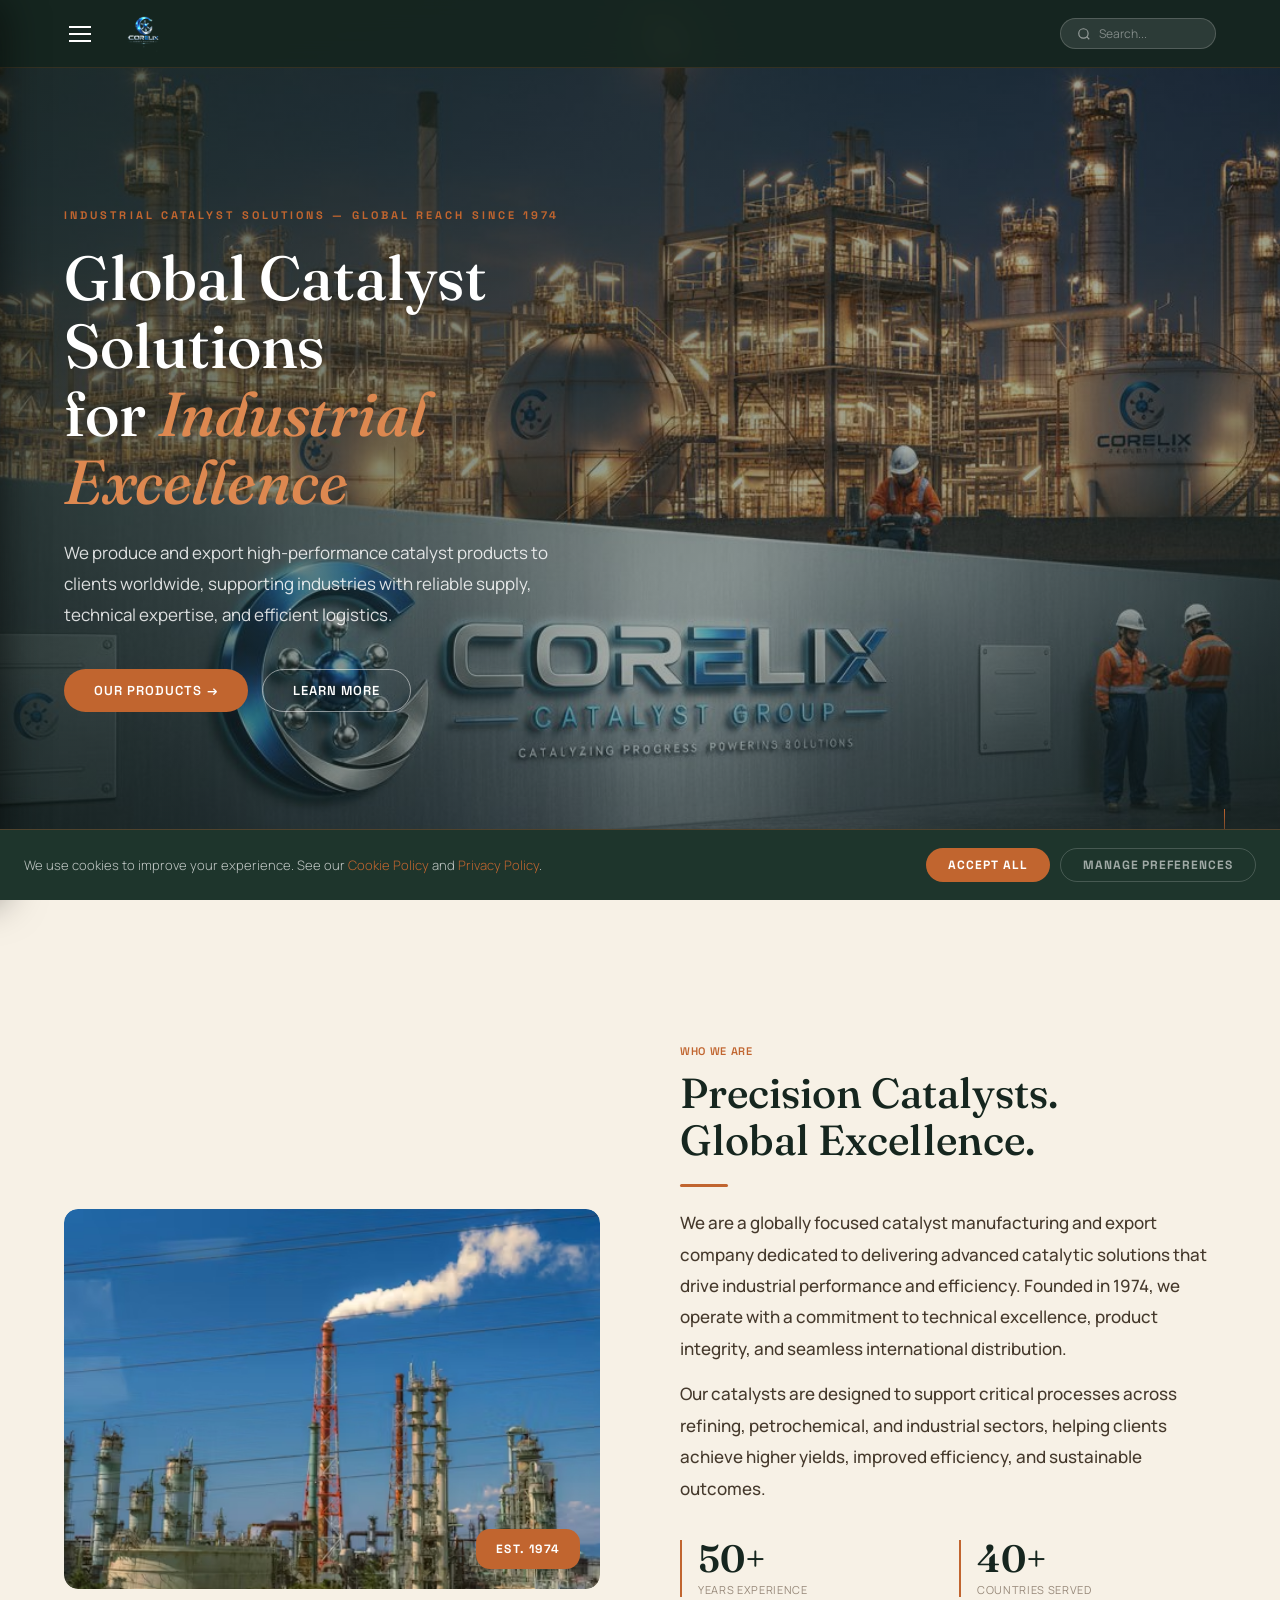
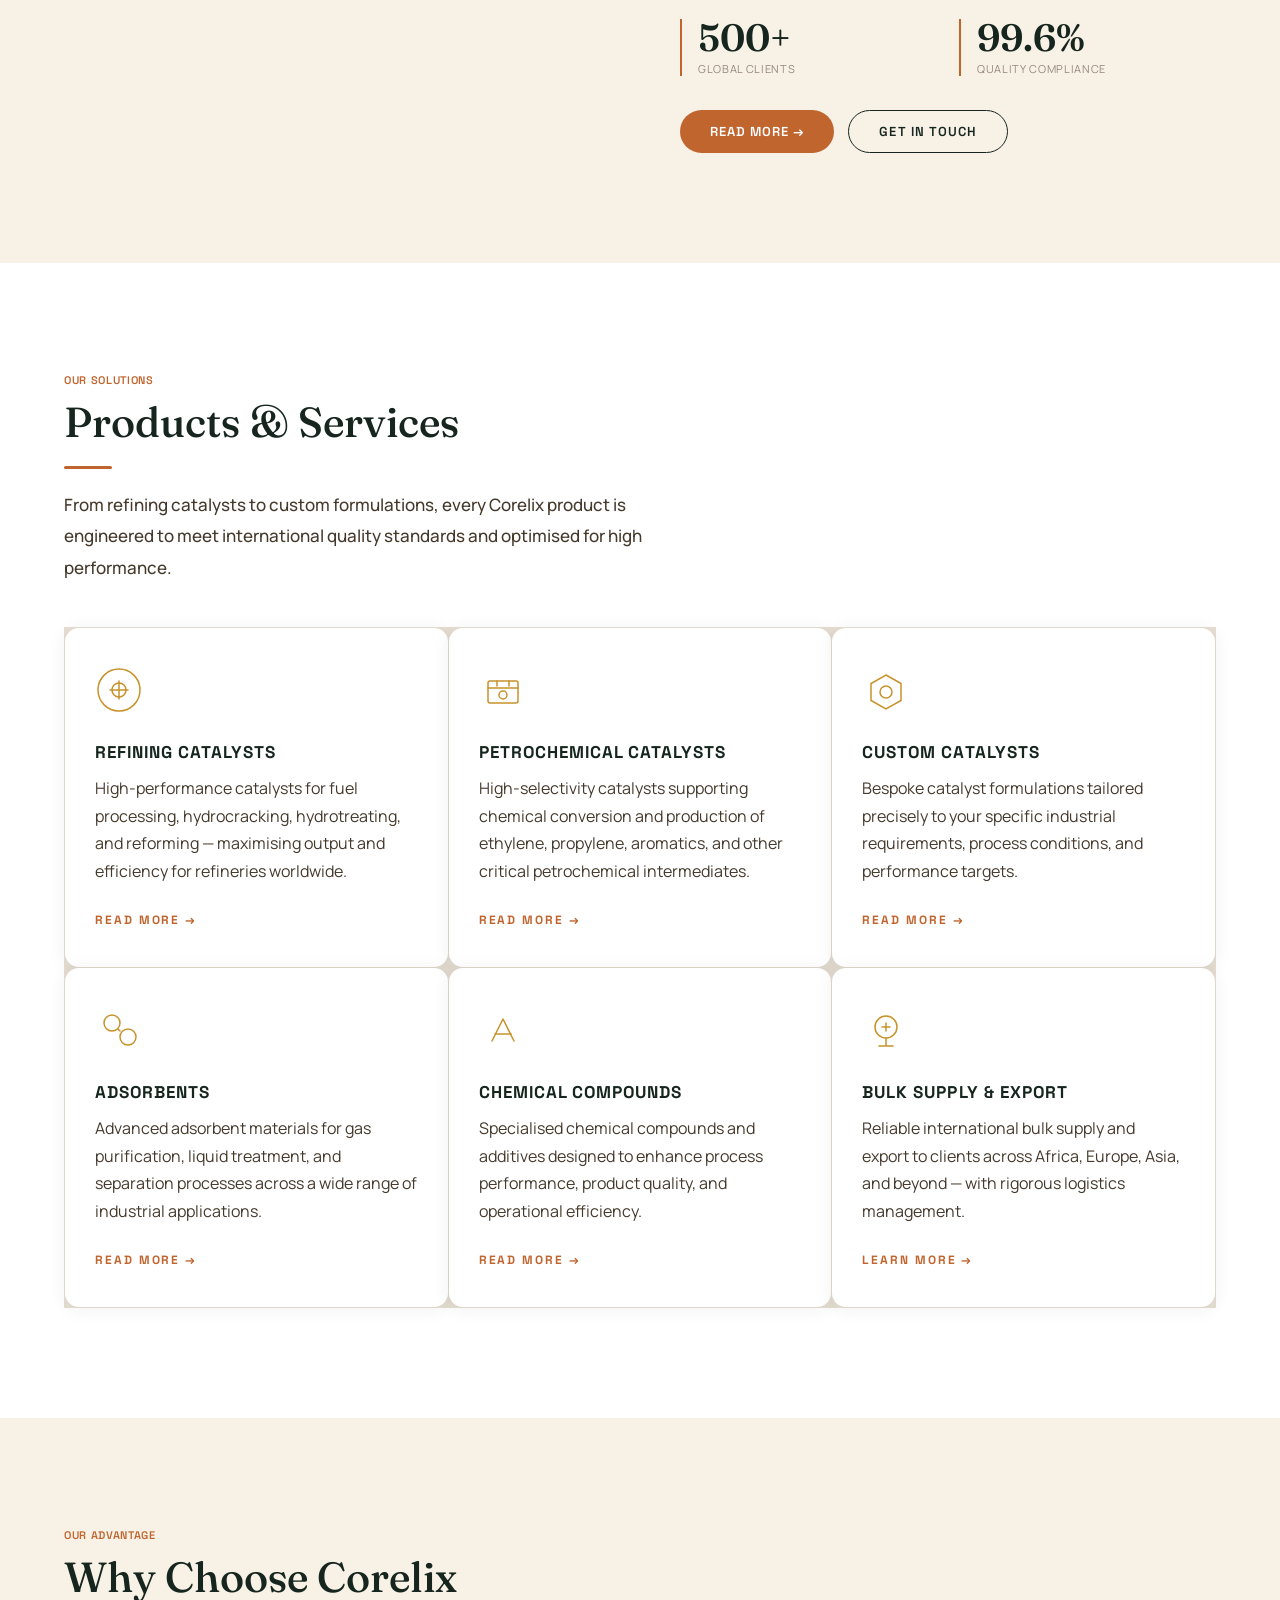
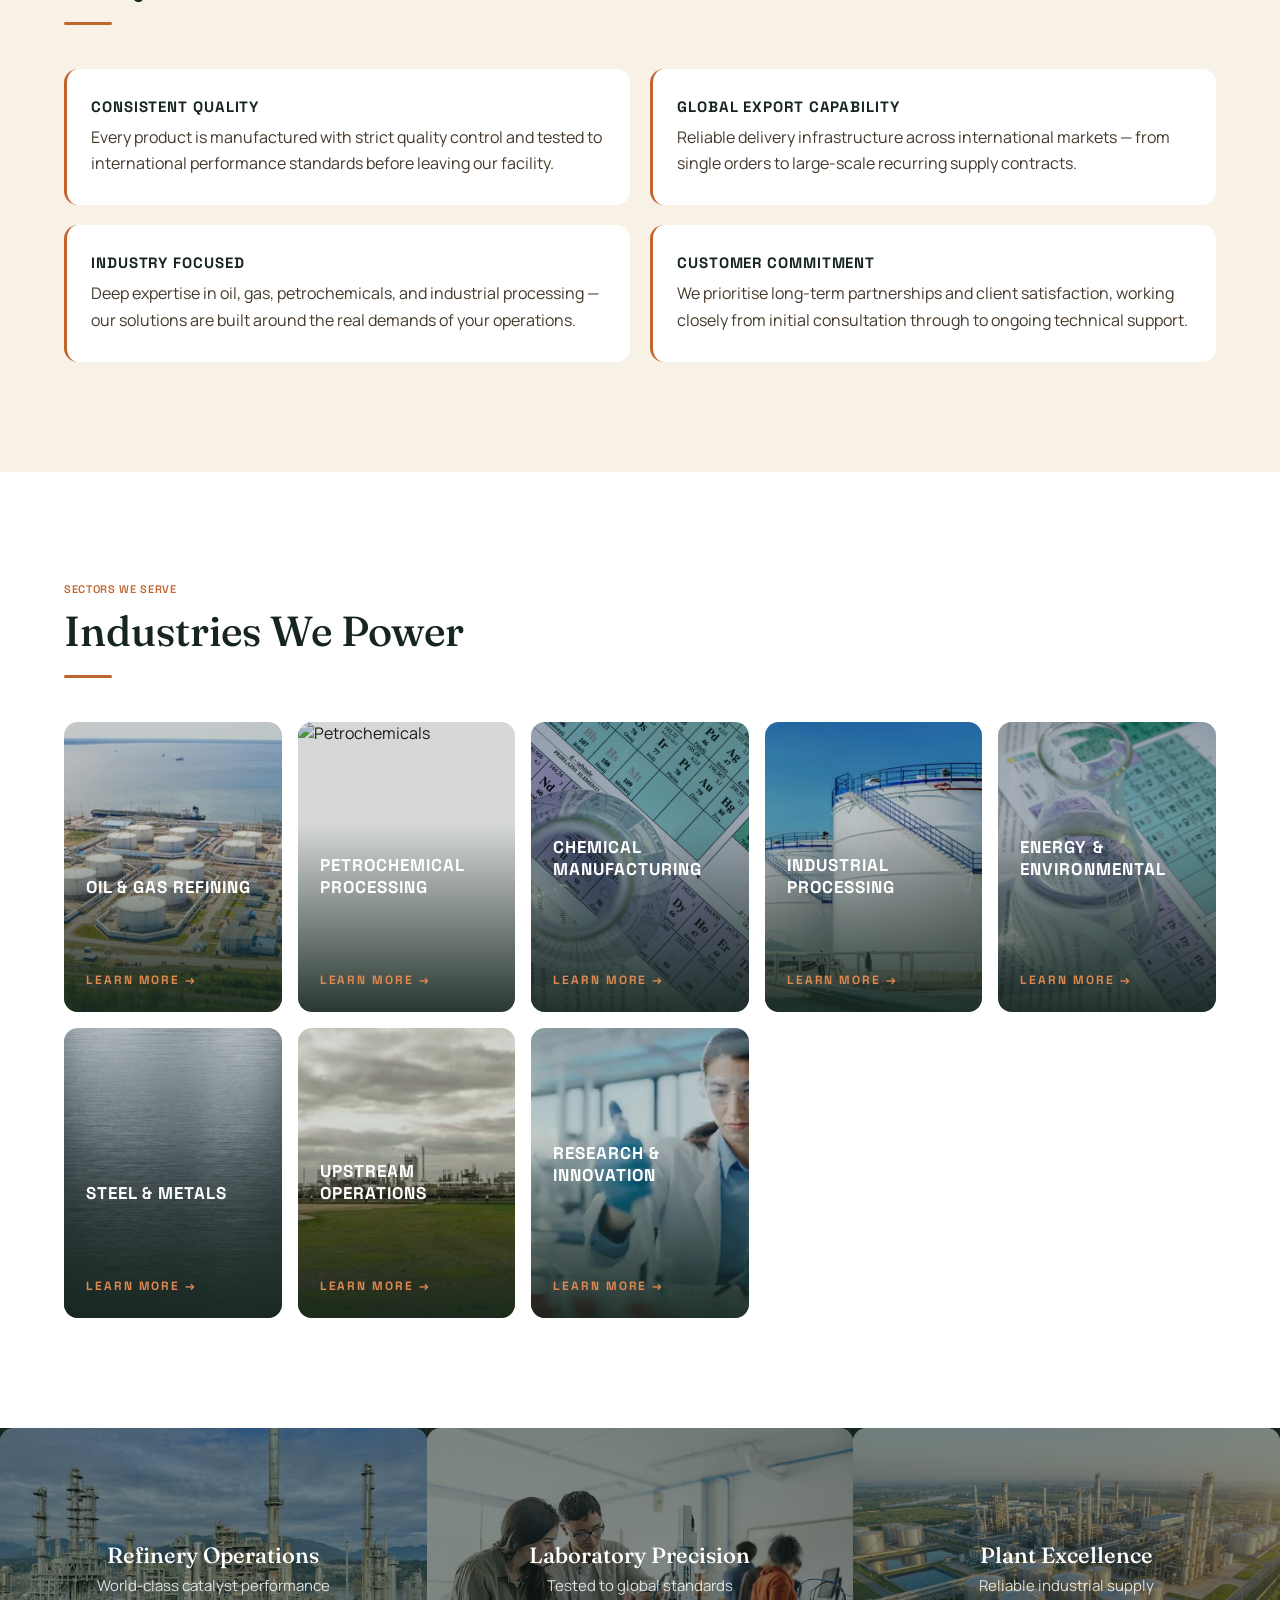
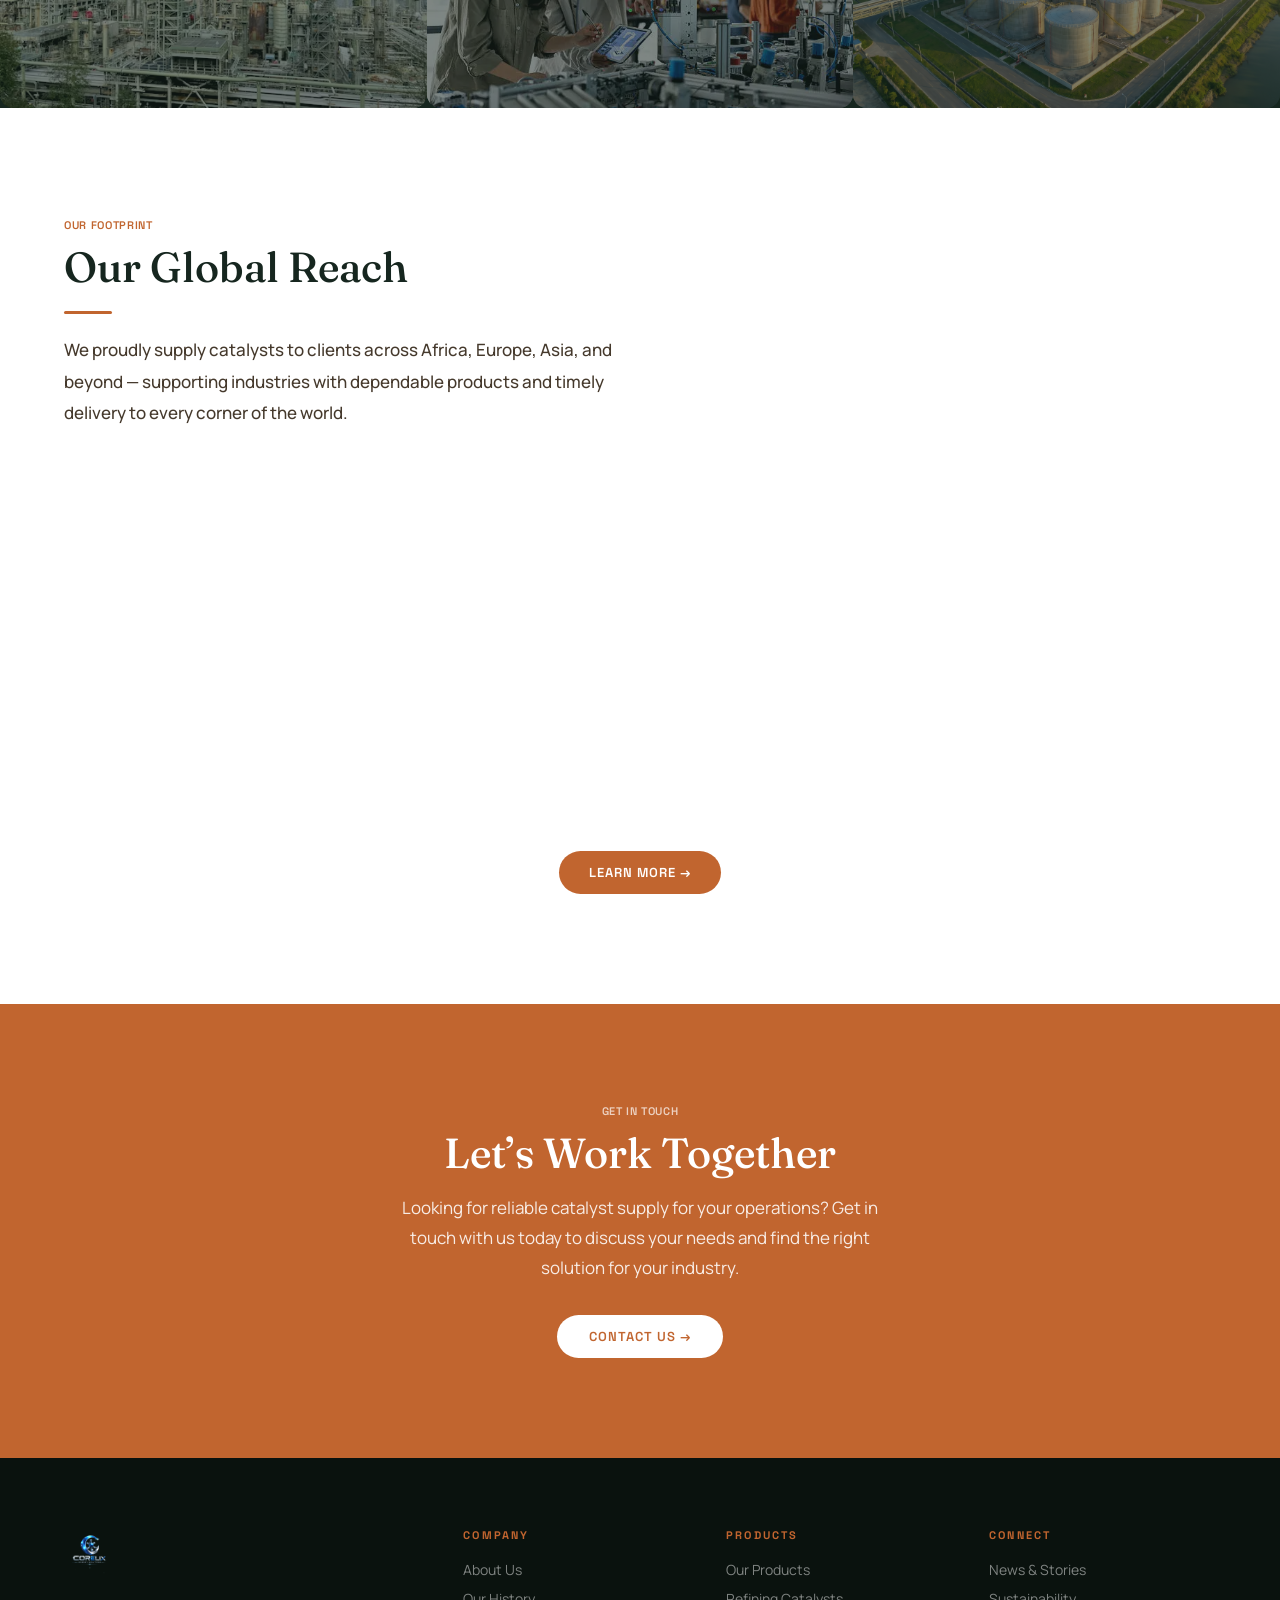
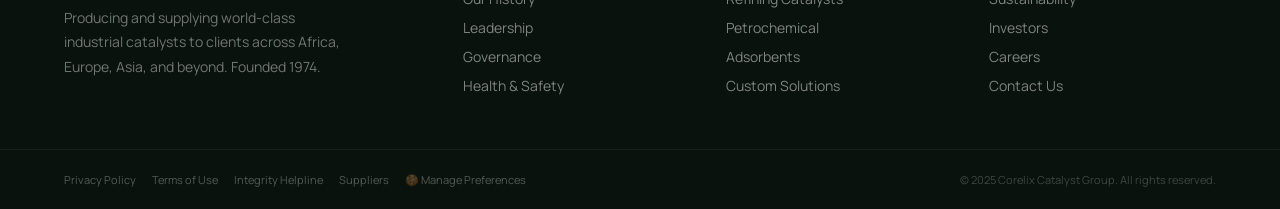
==== commit 86e32149: "new site theme update" ====
--- a/index.html
+++ b/index.html
@@ -6,7 +6,7 @@
 <meta name="description" content="Corelix Catalyst Group — Global Catalyst Solutions for Industrial Excellence"/>
 <title>Home | Corelix Catalyst Group</title>
 <link rel="stylesheet" href="css/style.css"/>
-<link href="https://fonts.googleapis.com/css2?family=Cormorant+Garamond:wght@400;500;600&family=Barlow:wght@300;400;500;600&family=Barlow+Condensed:wght@400;600;700&display=swap" rel="stylesheet"/>
+<link href="https://fonts.googleapis.com/css2?family=Fraunces:opsz,wght@9..144,400;9..144,500;9..144,600&family=Manrope:wght@300;400;500;600;700&family=Space+Grotesk:wght@400;500;600;700&display=swap" rel="stylesheet"/>
 </head>
 <body>
 
--- a/css/style.css
+++ b/css/style.css
@@ -4,31 +4,34 @@
 *, *::before, *::after { box-sizing: border-box; margin: 0; padding: 0; }
 
 :root {
-  --navy: #0a1628;
-  --navy-mid: #122040;
-  --navy-light: #1a3055;
-  --gold: #c8922a;
-  --gold-light: #e8b05a;
+  --navy: #16261f;
+  --navy-mid: #1e352c;
+  --navy-light: #2a4a3d;
+  --gold: #c1652f;
+  --gold-light: #dd8850;
   --white: #ffffff;
-  --off-white: #f5f3ef;
-  --gray-light: #e8e6e2;
-  --gray-mid: #9a9590;
-  --text-dark: #1a1a1a;
-  --text-body: #3a3530;
-  --transition: 0.35s cubic-bezier(0.4, 0, 0.2, 1);
+  --off-white: #f7f1e6;
+  --gray-light: #e6ded2;
+  --gray-mid: #97897a;
+  --text-dark: #201a14;
+  --text-body: #45392c;
+  --radius-sm: 6px;
+  --radius-md: 14px;
+  --radius-pill: 999px;
+  --transition: 0.3s cubic-bezier(0.22, 1, 0.36, 1);
 }
 
 html { scroll-behavior: smooth; }
-body { font-family: 'Barlow', sans-serif; color: var(--text-dark); background: var(--white); overflow-x: hidden; }
+body { font-family: 'Manrope', sans-serif; color: var(--text-dark); background: var(--white); overflow-x: hidden; }
 
 /* ── TYPOGRAPHY ── */
-h1, h2, h3 { font-family: 'Cormorant Garamond', serif; font-weight: 600; line-height: 1.15; }
-p { line-height: 1.85; font-size: 16px; }
+h1, h2, h3 { font-family: 'Fraunces', serif; font-weight: 500; line-height: 1.12; }
+p { line-height: 1.8; font-size: 16px; }
 
 .section-label {
-  font-family: 'Barlow Condensed', sans-serif;
+  font-family: 'Space Grotesk', sans-serif;
   font-size: 11px; font-weight: 600;
-  letter-spacing: 0.28em; text-transform: uppercase;
+  letter-spacing: 0.16em; text-transform: uppercase;
   color: var(--gold); margin-bottom: 12px;
 }
 .section-title { font-size: clamp(28px, 4vw, 42px); color: var(--navy); }
@@ -42,7 +45,7 @@
   display: inline-flex; align-items: center; gap: 8px;
   padding: 13px 30px;
   background: var(--gold); color: var(--white);
-  font-family: 'Barlow Condensed', sans-serif;
+  font-family: 'Space Grotesk', sans-serif;
   font-size: 13px; font-weight: 600; letter-spacing: 0.12em; text-transform: uppercase;
   border: none; cursor: pointer; text-decoration: none;
   transition: var(--transition);
@@ -53,7 +56,7 @@
   display: inline-flex; align-items: center; gap: 8px;
   padding: 12px 30px;
   background: transparent; color: var(--white);
-  font-family: 'Barlow Condensed', sans-serif;
+  font-family: 'Space Grotesk', sans-serif;
   font-size: 13px; font-weight: 600; letter-spacing: 0.12em; text-transform: uppercase;
   border: 1px solid rgba(255,255,255,0.5); cursor: pointer; text-decoration: none;
   transition: var(--transition);
@@ -64,7 +67,7 @@
   display: inline-flex; align-items: center; gap: 8px;
   padding: 12px 30px;
   background: transparent; color: var(--navy);
-  font-family: 'Barlow Condensed', sans-serif;
+  font-family: 'Space Grotesk', sans-serif;
   font-size: 13px; font-weight: 600; letter-spacing: 0.12em; text-transform: uppercase;
   border: 1px solid var(--navy); cursor: pointer; text-decoration: none;
   transition: var(--transition);
@@ -75,7 +78,7 @@
   display: inline-flex; align-items: center; gap: 8px;
   padding: 13px 32px;
   background: var(--white); color: var(--gold);
-  font-family: 'Barlow Condensed', sans-serif;
+  font-family: 'Space Grotesk', sans-serif;
   font-size: 13px; font-weight: 600; letter-spacing: 0.12em; text-transform: uppercase;
   border: none; cursor: pointer; text-decoration: none;
   transition: var(--transition);
@@ -88,12 +91,12 @@
   height: 68px;
   display: flex; align-items: center; justify-content: space-between;
   padding: 0 24px;
-  background: rgba(10,22,40,0.94);
+  background: rgba(22,38,31,0.94);
   backdrop-filter: blur(14px);
-  border-bottom: 1px solid rgba(200,146,42,0.18);
+  border-bottom: 1px solid rgba(193,101,47,0.18);
   transition: background var(--transition);
 }
-.navbar.scrolled { background: rgba(10,22,40,0.99); }
+.navbar.scrolled { background: rgba(22,38,31,0.99); }
 .navbar.solid { background: var(--navy); position: relative; }
 
 .nav-left { display: flex; align-items: center; gap: 18px; }
@@ -120,7 +123,7 @@
 }
 .nav-logo:hover .nav-logo-img { transform: scale(1.04); }
 .logo-main {
-  font-family: 'Barlow Condensed', sans-serif;
+  font-family: 'Space Grotesk', sans-serif;
   font-size: 20px; font-weight: 700; color: var(--white);
   letter-spacing: 0.1em; text-transform: uppercase;
 }
@@ -142,13 +145,13 @@
 .product-gallery-item.wide { grid-column: span 2; aspect-ratio: 16/7; }
 .product-gallery-overlay {
   position: absolute; inset: 0;
-  background: linear-gradient(to top, rgba(10,22,40,0.88) 0%, transparent 55%);
+  background: linear-gradient(to top, rgba(22,38,31,0.88) 0%, transparent 55%);
   display: flex; flex-direction: column; justify-content: flex-end;
   padding: 18px 18px; opacity: 0; transition: opacity 0.4s;
 }
 .product-gallery-item:hover .product-gallery-overlay { opacity: 1; }
 .product-gallery-label {
-  font-family: 'Barlow Condensed', sans-serif;
+  font-family: 'Space Grotesk', sans-serif;
   font-size: 13px; font-weight: 700; letter-spacing: 0.12em; text-transform: uppercase;
   color: var(--white);
 }
@@ -168,12 +171,12 @@
 .industrial-strip-item:hover img { transform: scale(1.05); }
 .industrial-strip-overlay {
   position: absolute; inset: 0;
-  background: rgba(10,22,40,0.55);
+  background: rgba(22,38,31,0.55);
   display: flex; flex-direction: column; justify-content: center; align-items: center; text-align: center;
   padding: 24px;
 }
 .industrial-strip-title {
-  font-family: 'Cormorant Garamond', serif;
+  font-family: 'Fraunces', serif;
   font-size: 22px; font-weight: 500; color: var(--white);
   margin-bottom: 6px;
 }
@@ -216,7 +219,7 @@
 }
 .nav-search input {
   background: none; border: none; outline: none;
-  color: var(--white); font-size: 12px; font-family: 'Barlow', sans-serif; width: 100px;
+  color: var(--white); font-size: 12px; font-family: 'Manrope', sans-serif; width: 100px;
 }
 .nav-search input::placeholder { color: rgba(255,255,255,0.4); }
 .nav-search svg { opacity: 0.5; flex-shrink: 0; }
@@ -242,7 +245,7 @@
 .menu-header {
   display: flex; align-items: center; justify-content: space-between;
   padding: 22px 26px;
-  border-bottom: 1px solid rgba(200,146,42,0.2);
+  border-bottom: 1px solid rgba(193,101,47,0.2);
   flex-shrink: 0;
 }
 .menu-close {
@@ -257,7 +260,7 @@
 .menu-section-title {
   display: flex; align-items: center; justify-content: space-between;
   padding: 15px 26px; cursor: pointer;
-  font-family: 'Barlow Condensed', sans-serif;
+  font-family: 'Space Grotesk', sans-serif;
   font-size: 12px; font-weight: 700; letter-spacing: 0.16em; text-transform: uppercase;
   color: var(--gold); transition: background var(--transition);
 }
@@ -280,8 +283,8 @@
   padding-left: 26px; border-left: none;
   font-size: 16px; padding-top: 13px;
 }
-.menu-item:hover { color: var(--white); background: rgba(200,146,42,0.07); border-left-color: var(--gold); }
-.menu-item.heading:hover { background: rgba(200,146,42,0.07); }
+.menu-item:hover { color: var(--white); background: rgba(193,101,47,0.07); border-left-color: var(--gold); }
+.menu-item.heading:hover { background: rgba(193,101,47,0.07); }
 
 .menu-footer {
   margin-top: auto; padding: 24px 26px;
@@ -308,21 +311,21 @@
 }
 .page-hero-bg::after {
   content: ''; position: absolute; inset: 0;
-  background: linear-gradient(135deg, rgba(10,22,40,0.82) 0%, rgba(10,22,40,0.45) 70%);
+  background: linear-gradient(135deg, rgba(22,38,31,0.82) 0%, rgba(22,38,31,0.45) 70%);
 }
 .page-hero-content {
   position: relative; z-index: 1;
   padding: 0 32px;
 }
 .page-hero-breadcrumb {
-  font-family: 'Barlow Condensed', sans-serif;
+  font-family: 'Space Grotesk', sans-serif;
   font-size: 11px; font-weight: 600; letter-spacing: 0.22em; text-transform: uppercase;
   color: var(--gold); margin-bottom: 14px;
 }
 .page-hero-breadcrumb a { color: rgba(255,255,255,0.5); text-decoration: none; }
 .page-hero-breadcrumb a:hover { color: var(--gold); }
 .page-hero-title {
-  font-family: 'Cormorant Garamond', serif;
+  font-family: 'Fraunces', serif;
   font-size: clamp(32px, 5vw, 52px); font-weight: 500;
   color: var(--white); line-height: 1.1;
 }
@@ -340,7 +343,7 @@
 .hero-slide.active { opacity: 1; }
 .hero-slide::after {
   content: ''; position: absolute; inset: 0;
-  background: linear-gradient(135deg, rgba(10,22,40,0.78) 0%, rgba(10,22,40,0.38) 60%, rgba(10,22,40,0.52) 100%);
+  background: linear-gradient(135deg, rgba(22,38,31,0.78) 0%, rgba(22,38,31,0.38) 60%, rgba(22,38,31,0.52) 100%);
 }
 .hero-content {
   position: relative; z-index: 10; height: 100%;
@@ -348,13 +351,13 @@
   padding: 100px 32px 80px; max-width: 740px;
 }
 .hero-tag {
-  font-family: 'Barlow Condensed', sans-serif;
+  font-family: 'Space Grotesk', sans-serif;
   font-size: 11px; font-weight: 700; letter-spacing: 0.28em; text-transform: uppercase;
   color: var(--gold); margin-bottom: 22px;
   opacity: 0; animation: fadeUp 0.8s 0.4s forwards;
 }
 .hero-headline {
-  font-family: 'Cormorant Garamond', serif;
+  font-family: 'Fraunces', serif;
   font-size: clamp(36px, 7vw, 62px); font-weight: 500; line-height: 1.1;
   color: var(--white); margin-bottom: 22px;
   opacity: 0; animation: fadeUp 0.8s 0.6s forwards;
@@ -418,12 +421,12 @@
   position: absolute; bottom: 20px; right: 20px;
   background: var(--gold); color: var(--white);
   padding: 12px 20px;
-  font-family: 'Barlow Condensed', sans-serif;
+  font-family: 'Space Grotesk', sans-serif;
   font-size: 12px; font-weight: 700; letter-spacing: 0.1em; text-transform: uppercase;
 }
 .stat-row { display: grid; grid-template-columns: 1fr 1fr; gap: 22px; margin-top: 36px; }
 .stat-item { border-left: 2px solid var(--gold); padding-left: 16px; }
-.stat-number { font-family: 'Cormorant Garamond', serif; font-size: 38px; font-weight: 600; color: var(--navy); line-height: 1; }
+.stat-number { font-family: 'Fraunces', serif; font-size: 38px; font-weight: 600; color: var(--navy); line-height: 1; }
 .stat-label { font-size: 11px; font-weight: 400; color: var(--gray-mid); letter-spacing: 0.06em; text-transform: uppercase; margin-top: 4px; }
 
 /* ── CARDS GRID ── */
@@ -438,13 +441,13 @@
   width: 100%; height: 3px; background: var(--gold);
   transform: scaleX(0); transform-origin: left; transition: transform 0.4s ease;
 }
-.card:hover { background: rgba(200,146,42,0.03); }
+.card:hover { background: rgba(193,101,47,0.03); }
 .card:hover::after { transform: scaleX(1); }
 .card.dark { background: var(--navy-mid); }
-.card.dark:hover { background: rgba(200,146,42,0.07); }
+.card.dark:hover { background: rgba(193,101,47,0.07); }
 .card-icon { width: 48px; height: 48px; margin-bottom: 22px; }
 .card-title {
-  font-family: 'Barlow Condensed', sans-serif;
+  font-family: 'Space Grotesk', sans-serif;
   font-size: 17px; font-weight: 700; letter-spacing: 0.05em; text-transform: uppercase;
   color: var(--navy); margin-bottom: 12px;
 }
@@ -454,7 +457,7 @@
 
 .read-more {
   display: inline-flex; align-items: center; gap: 8px;
-  font-family: 'Barlow Condensed', sans-serif;
+  font-family: 'Space Grotesk', sans-serif;
   font-size: 12px; font-weight: 700; letter-spacing: 0.16em; text-transform: uppercase;
   color: var(--gold); background: none; border: none; cursor: pointer;
   padding: 0; text-decoration: none; transition: gap var(--transition);
@@ -468,11 +471,11 @@
 .industry-card:hover img { transform: scale(1.07); }
 .industry-overlay {
   position: absolute; inset: 0;
-  background: linear-gradient(to top, rgba(10,22,40,0.92) 0%, rgba(10,22,40,0.18) 65%);
+  background: linear-gradient(to top, rgba(22,38,31,0.92) 0%, rgba(22,38,31,0.18) 65%);
   display: flex; flex-direction: column; justify-content: flex-end; padding: 24px 22px;
 }
 .industry-name {
-  font-family: 'Barlow Condensed', sans-serif;
+  font-family: 'Space Grotesk', sans-serif;
   font-size: 17px; font-weight: 700; letter-spacing: 0.07em; text-transform: uppercase;
   color: var(--white); margin-bottom: 6px;
 }
@@ -481,39 +484,39 @@
 
 /* ── REACH STATS ── */
 .reach-grid { display: grid; grid-template-columns: 1fr 1fr; gap: 20px; margin-top: 50px; }
-.reach-stat { border: 1px solid rgba(200,146,42,0.22); padding: 30px 20px; text-align: center; }
-.reach-num { font-family: 'Cormorant Garamond', serif; font-size: 48px; font-weight: 500; color: var(--gold); line-height: 1; }
+.reach-stat { border: 1px solid rgba(193,101,47,0.22); padding: 30px 20px; text-align: center; }
+.reach-num { font-family: 'Fraunces', serif; font-size: 48px; font-weight: 500; color: var(--gold); line-height: 1; }
 .reach-lbl { font-size: 11px; font-weight: 600; letter-spacing: 0.12em; text-transform: uppercase; color: rgba(255,255,255,0.5); margin-top: 8px; }
 
 /* ── MISSION / VISION BOX ── */
 .mv-grid { display: grid; grid-template-columns: 1fr; gap: 28px; margin-top: 44px; }
-.mv-card { border: 1px solid rgba(200,146,42,0.28); padding: 36px 30px; }
+.mv-card { border: 1px solid rgba(193,101,47,0.28); padding: 36px 30px; }
 .mv-icon { font-size: 30px; margin-bottom: 18px; }
-.mv-label { font-family: 'Barlow Condensed', sans-serif; font-size: 13px; font-weight: 700; letter-spacing: 0.14em; text-transform: uppercase; color: var(--gold); margin-bottom: 10px; }
+.mv-label { font-family: 'Space Grotesk', sans-serif; font-size: 13px; font-weight: 700; letter-spacing: 0.14em; text-transform: uppercase; color: var(--gold); margin-bottom: 10px; }
 .mv-text { font-size: 16px; font-weight: 400; line-height: 1.75; color: rgba(255,255,255,0.7); }
 
 /* ── VALUES ── */
 .values-grid { display: grid; grid-template-columns: 1fr; gap: 24px; margin-top: 44px; }
 .value-item { display: flex; gap: 20px; padding: 28px; background: var(--white); transition: var(--transition); }
-.value-item:hover { box-shadow: 0 8px 32px rgba(10,22,40,0.08); transform: translateY(-2px); }
-.value-num { font-family: 'Cormorant Garamond', serif; font-size: 44px; font-weight: 500; color: var(--gold); line-height: 1; flex-shrink: 0; width: 48px; }
-.value-title { font-family: 'Barlow Condensed', sans-serif; font-size: 15px; font-weight: 700; letter-spacing: 0.08em; text-transform: uppercase; color: var(--navy); margin-bottom: 8px; }
+.value-item:hover { box-shadow: 0 8px 32px rgba(22,38,31,0.08); transform: translateY(-2px); }
+.value-num { font-family: 'Fraunces', serif; font-size: 44px; font-weight: 500; color: var(--gold); line-height: 1; flex-shrink: 0; width: 48px; }
+.value-title { font-family: 'Space Grotesk', sans-serif; font-size: 15px; font-weight: 700; letter-spacing: 0.08em; text-transform: uppercase; color: var(--navy); margin-bottom: 8px; }
 .value-text { font-size: 16px; font-weight: 400; color: var(--text-body); line-height: 1.7; }
 
 /* ── TIMELINE ── */
 .timeline { margin-top: 50px; position: relative; padding-left: 32px; }
-.timeline::before { content: ''; position: absolute; left: 0; top: 0; bottom: 0; width: 2px; background: linear-gradient(to bottom, var(--gold), rgba(200,146,42,0.1)); }
+.timeline::before { content: ''; position: absolute; left: 0; top: 0; bottom: 0; width: 2px; background: linear-gradient(to bottom, var(--gold), rgba(193,101,47,0.1)); }
 .timeline-item { position: relative; margin-bottom: 44px; }
 .timeline-item::before { content: ''; position: absolute; left: -37px; top: 6px; width: 12px; height: 12px; border-radius: 50%; background: var(--gold); border: 2px solid var(--white); box-shadow: 0 0 0 2px var(--gold); }
-.timeline-year { font-family: 'Barlow Condensed', sans-serif; font-size: 13px; font-weight: 700; letter-spacing: 0.14em; color: var(--gold); margin-bottom: 6px; }
-.timeline-title { font-family: 'Cormorant Garamond', serif; font-size: 20px; font-weight: 500; color: var(--navy); margin-bottom: 8px; }
+.timeline-year { font-family: 'Space Grotesk', sans-serif; font-size: 13px; font-weight: 700; letter-spacing: 0.14em; color: var(--gold); margin-bottom: 6px; }
+.timeline-title { font-family: 'Fraunces', serif; font-size: 20px; font-weight: 500; color: var(--navy); margin-bottom: 8px; }
 .timeline-text { font-size: 16px; font-weight: 400; color: var(--text-body); line-height: 1.7; }
 
 /* ── LEADERSHIP TEAM ── */
 .team-tabs { display: flex; border-bottom: 2px solid var(--gray-light); margin-bottom: 44px; gap: 0; }
 .tab-btn {
   padding: 13px 26px; background: none; border: none;
-  font-family: 'Barlow Condensed', sans-serif; font-size: 13px; font-weight: 700;
+  font-family: 'Space Grotesk', sans-serif; font-size: 13px; font-weight: 700;
   letter-spacing: 0.1em; text-transform: uppercase;
   color: var(--gray-mid); cursor: pointer; transition: var(--transition);
   border-bottom: 2px solid transparent; margin-bottom: -2px;
@@ -526,32 +529,32 @@
 .team-grid { display: grid; grid-template-columns: 1fr 1fr; gap: 24px; }
 .team-card {
   background: var(--white); overflow: hidden;
-  box-shadow: 0 2px 16px rgba(10,22,40,0.07);
+  box-shadow: 0 2px 16px rgba(22,38,31,0.07);
   transition: var(--transition);
 }
-.team-card:hover { transform: translateY(-4px); box-shadow: 0 16px 48px rgba(10,22,40,0.13); }
+.team-card:hover { transform: translateY(-4px); box-shadow: 0 16px 48px rgba(22,38,31,0.13); }
 .team-photo { width: 100%; height: 260px; object-fit: cover; object-position: center 15%; display: block; border-bottom: 3px solid var(--gold); }
 .team-info { padding: 20px 22px; }
-.team-name { font-family: 'Cormorant Garamond', serif; font-size: 19px; font-weight: 500; color: var(--navy); margin-bottom: 4px; }
-.team-role { font-family: 'Barlow Condensed', sans-serif; font-size: 11px; font-weight: 700; letter-spacing: 0.12em; text-transform: uppercase; color: var(--gold); margin-bottom: 14px; }
+.team-name { font-family: 'Fraunces', serif; font-size: 19px; font-weight: 500; color: var(--navy); margin-bottom: 4px; }
+.team-role { font-family: 'Space Grotesk', sans-serif; font-size: 11px; font-weight: 700; letter-spacing: 0.12em; text-transform: uppercase; color: var(--gold); margin-bottom: 14px; }
 .team-bio-short { font-size: 15px; font-weight: 400; color: var(--gray-mid); line-height: 1.65; margin-bottom: 14px; }
 .team-bio-full { font-size: 15px; font-weight: 400; color: var(--text-body); line-height: 1.65; margin-bottom: 14px; display: none; }
 .team-card.expanded .team-bio-short { display: none; }
 .team-card.expanded .team-bio-full { display: block; }
 .team-toggle {
-  font-family: 'Barlow Condensed', sans-serif; font-size: 11px; font-weight: 700;
+  font-family: 'Space Grotesk', sans-serif; font-size: 11px; font-weight: 700;
   letter-spacing: 0.12em; text-transform: uppercase; color: var(--gold);
   background: none; border: none; cursor: pointer; padding: 0;
 }
 
 /* ── PRODUCTS ── */
 .products-grid { display: grid; grid-template-columns: 1fr; gap: 32px; margin-top: 44px; }
-.product-card { display: grid; grid-template-columns: 1fr; overflow: hidden; box-shadow: 0 2px 20px rgba(10,22,40,0.08); transition: var(--transition); }
-.product-card:hover { transform: translateY(-3px); box-shadow: 0 14px 44px rgba(10,22,40,0.13); }
+.product-card { display: grid; grid-template-columns: 1fr; overflow: hidden; box-shadow: 0 2px 20px rgba(22,38,31,0.08); transition: var(--transition); }
+.product-card:hover { transform: translateY(-3px); box-shadow: 0 14px 44px rgba(22,38,31,0.13); }
 .product-card-img { width: 100%; height: 220px; object-fit: cover; display: block; }
 .product-card-body { padding: 30px; border-top: 3px solid var(--gold); }
-.product-tag { font-family: 'Barlow Condensed', sans-serif; font-size: 10px; font-weight: 700; letter-spacing: 0.2em; text-transform: uppercase; color: var(--gold); margin-bottom: 8px; }
-.product-title { font-family: 'Cormorant Garamond', serif; font-size: 24px; font-weight: 500; color: var(--navy); margin-bottom: 12px; }
+.product-tag { font-family: 'Space Grotesk', sans-serif; font-size: 10px; font-weight: 700; letter-spacing: 0.2em; text-transform: uppercase; color: var(--gold); margin-bottom: 8px; }
+.product-title { font-family: 'Fraunces', serif; font-size: 24px; font-weight: 500; color: var(--navy); margin-bottom: 12px; }
 .product-body { font-size: 16px; font-weight: 400; color: var(--text-body); line-height: 1.72; margin-bottom: 18px; }
 .product-features { list-style: none; margin-bottom: 22px; }
 .product-features li { font-size: 15px; font-weight: 400; color: var(--text-body); padding: 6px 0; border-bottom: 1px solid var(--gray-light); display: flex; gap: 10px; }
@@ -559,29 +562,29 @@
 
 /* ── NEWS ── */
 .news-grid { display: grid; grid-template-columns: 1fr; gap: 28px; margin-top: 44px; }
-.news-card { background: var(--white); overflow: hidden; transition: var(--transition); box-shadow: 0 2px 14px rgba(10,22,40,0.07); }
-.news-card:hover { transform: translateY(-4px); box-shadow: 0 14px 44px rgba(10,22,40,0.12); }
+.news-card { background: var(--white); overflow: hidden; transition: var(--transition); box-shadow: 0 2px 14px rgba(22,38,31,0.07); }
+.news-card:hover { transform: translateY(-4px); box-shadow: 0 14px 44px rgba(22,38,31,0.12); }
 .news-img { width: 100%; height: 200px; object-fit: cover; display: block; transition: transform 0.5s; }
 .news-card:hover .news-img { transform: scale(1.04); }
 .news-body { padding: 22px; }
 .news-meta { display: flex; gap: 12px; align-items: center; margin-bottom: 10px; }
-.news-tag-pill { font-family: 'Barlow Condensed', sans-serif; font-size: 10px; font-weight: 700; letter-spacing: 0.16em; text-transform: uppercase; color: var(--white); background: var(--gold); padding: 3px 10px; }
+.news-tag-pill { font-family: 'Space Grotesk', sans-serif; font-size: 10px; font-weight: 700; letter-spacing: 0.16em; text-transform: uppercase; color: var(--white); background: var(--gold); padding: 3px 10px; }
 .news-date { font-size: 11px; color: var(--gray-mid); }
-.news-title { font-family: 'Cormorant Garamond', serif; font-size: 20px; font-weight: 500; color: var(--navy); line-height: 1.3; margin-bottom: 10px; }
+.news-title { font-family: 'Fraunces', serif; font-size: 20px; font-weight: 500; color: var(--navy); line-height: 1.3; margin-bottom: 10px; }
 .news-excerpt { font-size: 15px; font-weight: 400; color: var(--gray-mid); line-height: 1.65; margin-bottom: 16px; }
 
 /* ── SUSTAIN ── */
 .sustain-grid { display: grid; grid-template-columns: 1fr; gap: 28px; margin-top: 44px; }
-.sustain-item { display: flex; gap: 20px; padding: 28px; background: rgba(255,255,255,0.04); border: 1px solid rgba(200,146,42,0.18); }
-.sustain-num { font-family: 'Cormorant Garamond', serif; font-size: 36px; font-weight: 500; color: var(--gold); line-height: 1; flex-shrink: 0; width: 40px; }
-.sustain-title { font-family: 'Barlow Condensed', sans-serif; font-size: 14px; font-weight: 700; letter-spacing: 0.1em; text-transform: uppercase; color: var(--white); margin-bottom: 8px; }
+.sustain-item { display: flex; gap: 20px; padding: 28px; background: rgba(255,255,255,0.04); border: 1px solid rgba(193,101,47,0.18); }
+.sustain-num { font-family: 'Fraunces', serif; font-size: 36px; font-weight: 500; color: var(--gold); line-height: 1; flex-shrink: 0; width: 40px; }
+.sustain-title { font-family: 'Space Grotesk', sans-serif; font-size: 14px; font-weight: 700; letter-spacing: 0.1em; text-transform: uppercase; color: var(--white); margin-bottom: 8px; }
 .sustain-text { font-size: 15px; font-weight: 400; color: rgba(255,255,255,0.6); line-height: 1.68; }
 
 /* ── WHY CHOOSE ── */
 .why-grid { display: grid; grid-template-columns: 1fr; gap: 20px; margin-top: 44px; }
 .why-item { padding: 28px 28px 28px 24px; border-left: 3px solid var(--gold); background: var(--white); transition: var(--transition); }
-.why-item:hover { transform: translateX(4px); box-shadow: 0 4px 22px rgba(10,22,40,0.09); }
-.why-title { font-family: 'Barlow Condensed', sans-serif; font-size: 15px; font-weight: 700; letter-spacing: 0.07em; text-transform: uppercase; color: var(--navy); margin-bottom: 8px; }
+.why-item:hover { transform: translateX(4px); box-shadow: 0 4px 22px rgba(22,38,31,0.09); }
+.why-title { font-family: 'Space Grotesk', sans-serif; font-size: 15px; font-weight: 700; letter-spacing: 0.07em; text-transform: uppercase; color: var(--navy); margin-bottom: 8px; }
 .why-text { font-size: 16px; font-weight: 400; color: var(--text-body); line-height: 1.68; }
 
 /* ── CTA BAND ── */
@@ -596,11 +599,11 @@
 .contact-info-item { display: flex; gap: 16px; margin-bottom: 28px; }
 .contact-icon-box {
   width: 40px; height: 40px; flex-shrink: 0;
-  background: rgba(200,146,42,0.14);
-  border: 1px solid rgba(200,146,42,0.28);
+  background: rgba(193,101,47,0.14);
+  border: 1px solid rgba(193,101,47,0.28);
   display: flex; align-items: center; justify-content: center; font-size: 16px;
 }
-.contact-label { font-family: 'Barlow Condensed', sans-serif; font-size: 11px; font-weight: 700; letter-spacing: 0.2em; text-transform: uppercase; color: var(--gold); margin-bottom: 5px; }
+.contact-label { font-family: 'Space Grotesk', sans-serif; font-size: 11px; font-weight: 700; letter-spacing: 0.2em; text-transform: uppercase; color: var(--gold); margin-bottom: 5px; }
 .contact-value { font-size: 16px; font-weight: 500; color: rgba(255,255,255,0.88); line-height: 1.6; }
 
 .form-group { margin-bottom: 16px; }
@@ -610,7 +613,7 @@
   width: 100%;
   background: rgba(255,255,255,0.06); border: 1px solid rgba(255,255,255,0.12);
   color: var(--white); padding: 14px 16px;
-  font-family: 'Barlow', sans-serif; font-size: 15px; font-weight: 400;
+  font-family: 'Manrope', sans-serif; font-size: 15px; font-weight: 400;
   outline: none; transition: border-color var(--transition);
 }
 .form-group input::placeholder,
@@ -625,25 +628,25 @@
 /* ── INVESTORS ── */
 .investor-cards { display: grid; grid-template-columns: 1fr; gap: 20px; margin-top: 44px; }
 .investor-card { padding: 30px; border: 1px solid var(--gray-light); background: var(--white); transition: var(--transition); display: flex; gap: 20px; align-items: flex-start; }
-.investor-card:hover { border-color: var(--gold); box-shadow: 0 4px 24px rgba(10,22,40,0.08); }
+.investor-card:hover { border-color: var(--gold); box-shadow: 0 4px 24px rgba(22,38,31,0.08); }
 .investor-icon { font-size: 28px; flex-shrink: 0; margin-top: 2px; }
-.investor-title { font-family: 'Barlow Condensed', sans-serif; font-size: 15px; font-weight: 700; letter-spacing: 0.07em; text-transform: uppercase; color: var(--navy); margin-bottom: 8px; }
+.investor-title { font-family: 'Space Grotesk', sans-serif; font-size: 15px; font-weight: 700; letter-spacing: 0.07em; text-transform: uppercase; color: var(--navy); margin-bottom: 8px; }
 .investor-text { font-size: 15px; font-weight: 400; color: var(--text-body); line-height: 1.68; }
 
 /* ── CAREERS ── */
 .job-listing { border: 1px solid var(--gray-light); padding: 28px; margin-bottom: 20px; background: var(--white); transition: var(--transition); }
-.job-listing:hover { border-color: var(--gold); box-shadow: 0 4px 24px rgba(10,22,40,0.08); }
-.job-dept { font-family: 'Barlow Condensed', sans-serif; font-size: 10px; font-weight: 700; letter-spacing: 0.2em; text-transform: uppercase; color: var(--gold); margin-bottom: 6px; }
-.job-title { font-family: 'Cormorant Garamond', serif; font-size: 22px; font-weight: 500; color: var(--navy); margin-bottom: 8px; }
+.job-listing:hover { border-color: var(--gold); box-shadow: 0 4px 24px rgba(22,38,31,0.08); }
+.job-dept { font-family: 'Space Grotesk', sans-serif; font-size: 10px; font-weight: 700; letter-spacing: 0.2em; text-transform: uppercase; color: var(--gold); margin-bottom: 6px; }
+.job-title { font-family: 'Fraunces', serif; font-size: 22px; font-weight: 500; color: var(--navy); margin-bottom: 8px; }
 .job-meta { display: flex; flex-wrap: wrap; gap: 14px; margin-bottom: 12px; }
 .job-tag { font-size: 12px; color: var(--gray-mid); display: flex; gap: 5px; align-items: center; }
 .job-desc { font-size: 15px; font-weight: 400; color: var(--text-body); line-height: 1.68; }
 
 /* ── FOOTER ── */
-.footer { background: #060e1c; }
+.footer { background: #0a120e; }
 .footer-main { padding: 60px 24px 40px; display: grid; grid-template-columns: 1fr; gap: 36px; }
 .footer-brand-text { font-size: 14px; font-weight: 400; color: rgba(255,255,255,0.42); line-height: 1.75; margin-top: 14px; max-width: 280px; }
-.footer-group h4 { font-family: 'Barlow Condensed', sans-serif; font-size: 11px; font-weight: 700; letter-spacing: 0.2em; text-transform: uppercase; color: var(--gold); margin-bottom: 18px; }
+.footer-group h4 { font-family: 'Space Grotesk', sans-serif; font-size: 11px; font-weight: 700; letter-spacing: 0.2em; text-transform: uppercase; color: var(--gold); margin-bottom: 18px; }
 .footer-group a { display: block; font-size: 14px; font-weight: 400; color: rgba(255,255,255,0.48); text-decoration: none; margin-bottom: 10px; transition: color var(--transition); }
 .footer-group a:hover { color: var(--white); }
 .footer-bottom {
@@ -659,7 +662,7 @@
 /* ── COOKIE ── */
 .cookie-bar {
   position: fixed; bottom: 0; left: 0; right: 0;
-  background: var(--navy-mid); border-top: 1px solid rgba(200,146,42,0.3);
+  background: var(--navy-mid); border-top: 1px solid rgba(193,101,47,0.3);
   padding: 18px 24px; z-index: 3000;
   display: none; flex-direction: column; gap: 14px;
   animation: slideUpBar 0.4s ease;
@@ -669,9 +672,9 @@
 .cookie-text { font-size: 13px; font-weight: 300; color: rgba(255,255,255,0.72); line-height: 1.6; }
 .cookie-text a { color: var(--gold); text-decoration: none; }
 .cookie-btns { display: flex; gap: 10px; flex-wrap: wrap; }
-.cookie-accept { padding: 9px 22px; background: var(--gold); color: var(--white); border: none; font-family: 'Barlow Condensed', sans-serif; font-size: 12px; font-weight: 700; letter-spacing: 0.1em; text-transform: uppercase; cursor: pointer; transition: var(--transition); }
+.cookie-accept { padding: 9px 22px; background: var(--gold); color: var(--white); border: none; font-family: 'Space Grotesk', sans-serif; font-size: 12px; font-weight: 700; letter-spacing: 0.1em; text-transform: uppercase; cursor: pointer; transition: var(--transition); }
 .cookie-accept:hover { background: var(--gold-light); }
-.cookie-manage { padding: 8px 22px; background: transparent; color: rgba(255,255,255,0.58); border: 1px solid rgba(255,255,255,0.18); font-family: 'Barlow Condensed', sans-serif; font-size: 12px; font-weight: 700; letter-spacing: 0.1em; text-transform: uppercase; cursor: pointer; transition: var(--transition); }
+.cookie-manage { padding: 8px 22px; background: transparent; color: rgba(255,255,255,0.58); border: 1px solid rgba(255,255,255,0.18); font-family: 'Space Grotesk', sans-serif; font-size: 12px; font-weight: 700; letter-spacing: 0.1em; text-transform: uppercase; cursor: pointer; transition: var(--transition); }
 .cookie-manage:hover { border-color: var(--gold); color: var(--gold); }
 
 /* ══ RESPONSIVE ══ */
@@ -823,3 +826,70 @@
   .page-hero { height: auto; padding: 40px 0; }
   body { font-size: 12px; }
 }
+
+/* ═══════════════════════════════════════════
+   NEW BRAND SHAPE & MOTION SYSTEM
+   Rounded, softer, scale-based hovers —
+   distinct visual identity from the sharp-cornered
+   navy/gold template this was built from.
+   ═══════════════════════════════════════════ */
+
+/* Buttons: pill-shaped instead of rectangular */
+.btn-primary, .btn-outline, .btn-outline-dark, .btn-white,
+.cookie-accept, .cookie-manage {
+  border-radius: var(--radius-pill);
+  letter-spacing: 0.08em;
+}
+.btn-primary:hover, .btn-white:hover { transform: scale(1.04); }
+.btn-outline:hover, .btn-outline-dark:hover { transform: scale(1.03); }
+
+/* Cards & panels: soft rounded corners, lifted shadow instead of flat borders */
+.card, .job-listing, .investor-card, .value-item, .why-item,
+.news-card, .team-card, .product-card, .sustain-item, .mv-card,
+.contact-icon-box, .form-group input, .form-group textarea, .form-group select {
+  border-radius: var(--radius-md);
+}
+.card, .job-listing, .investor-card, .news-card, .team-card, .product-card {
+  box-shadow: 0 2px 18px rgba(22,38,31,0.07);
+}
+.card:hover, .job-listing:hover, .investor-card:hover {
+  box-shadow: 0 14px 40px rgba(22,38,31,0.14);
+  transform: translateY(-3px);
+}
+.card::after { display: none; } /* remove the old bottom-line reveal accent */
+
+/* Images: rounded frames everywhere */
+.split-image-wrap, .split-image-wrap img,
+.team-photo, .product-card-img, .news-img,
+.industry-card, .product-gallery-item, .industrial-strip-item {
+  border-radius: var(--radius-md);
+}
+.team-photo { border-bottom: none; }
+
+/* Reach stats & badges: pill / circle instead of hard box */
+.reach-stat, .image-badge { border-radius: var(--radius-md); }
+
+/* Timeline dots slightly larger + softer */
+.timeline-item::before { width: 14px; height: 14px; }
+
+/* Divider becomes a soft dot-dash instead of a hard bar */
+.divider { border-radius: var(--radius-pill); height: 3px; }
+
+/* Section labels: no letter-spaced ALL CAPS wall — slightly warmer feel */
+.section-label, .mv-label, .contact-label, .job-dept, .product-tag,
+.industry-name, .card-title, .value-title, .why-title, .investor-title,
+.sustain-title, .team-role {
+  letter-spacing: 0.06em;
+}
+
+/* Nav search pill + side menu corner softening */
+.nav-search { border-radius: var(--radius-pill); }
+.side-menu { border-radius: 0 var(--radius-md) var(--radius-md) 0; }
+
+/* Form inputs: subtle fill instead of hairline-only border */
+.form-group input, .form-group textarea, .form-group select {
+  background: rgba(255,255,255,0.08);
+}
+
+/* News tag pill fully rounded */
+.news-tag-pill { border-radius: var(--radius-pill); }
